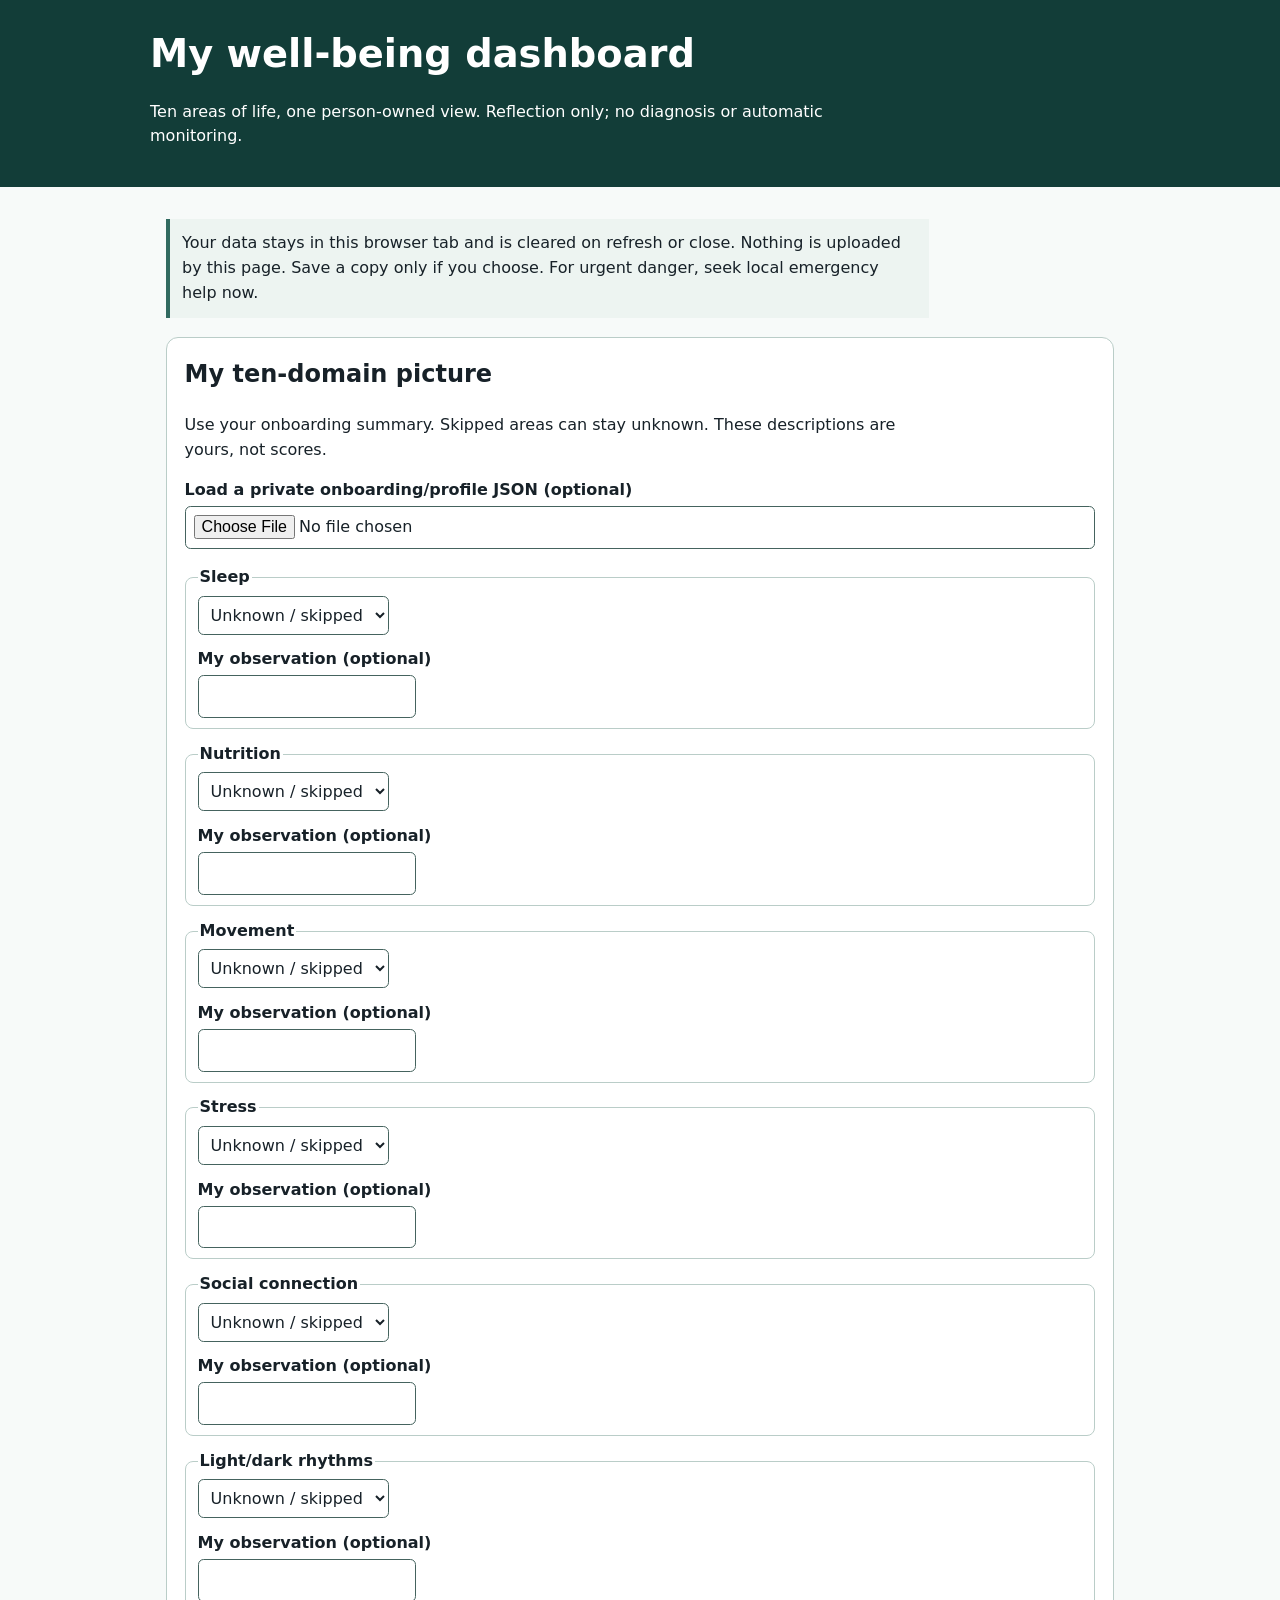
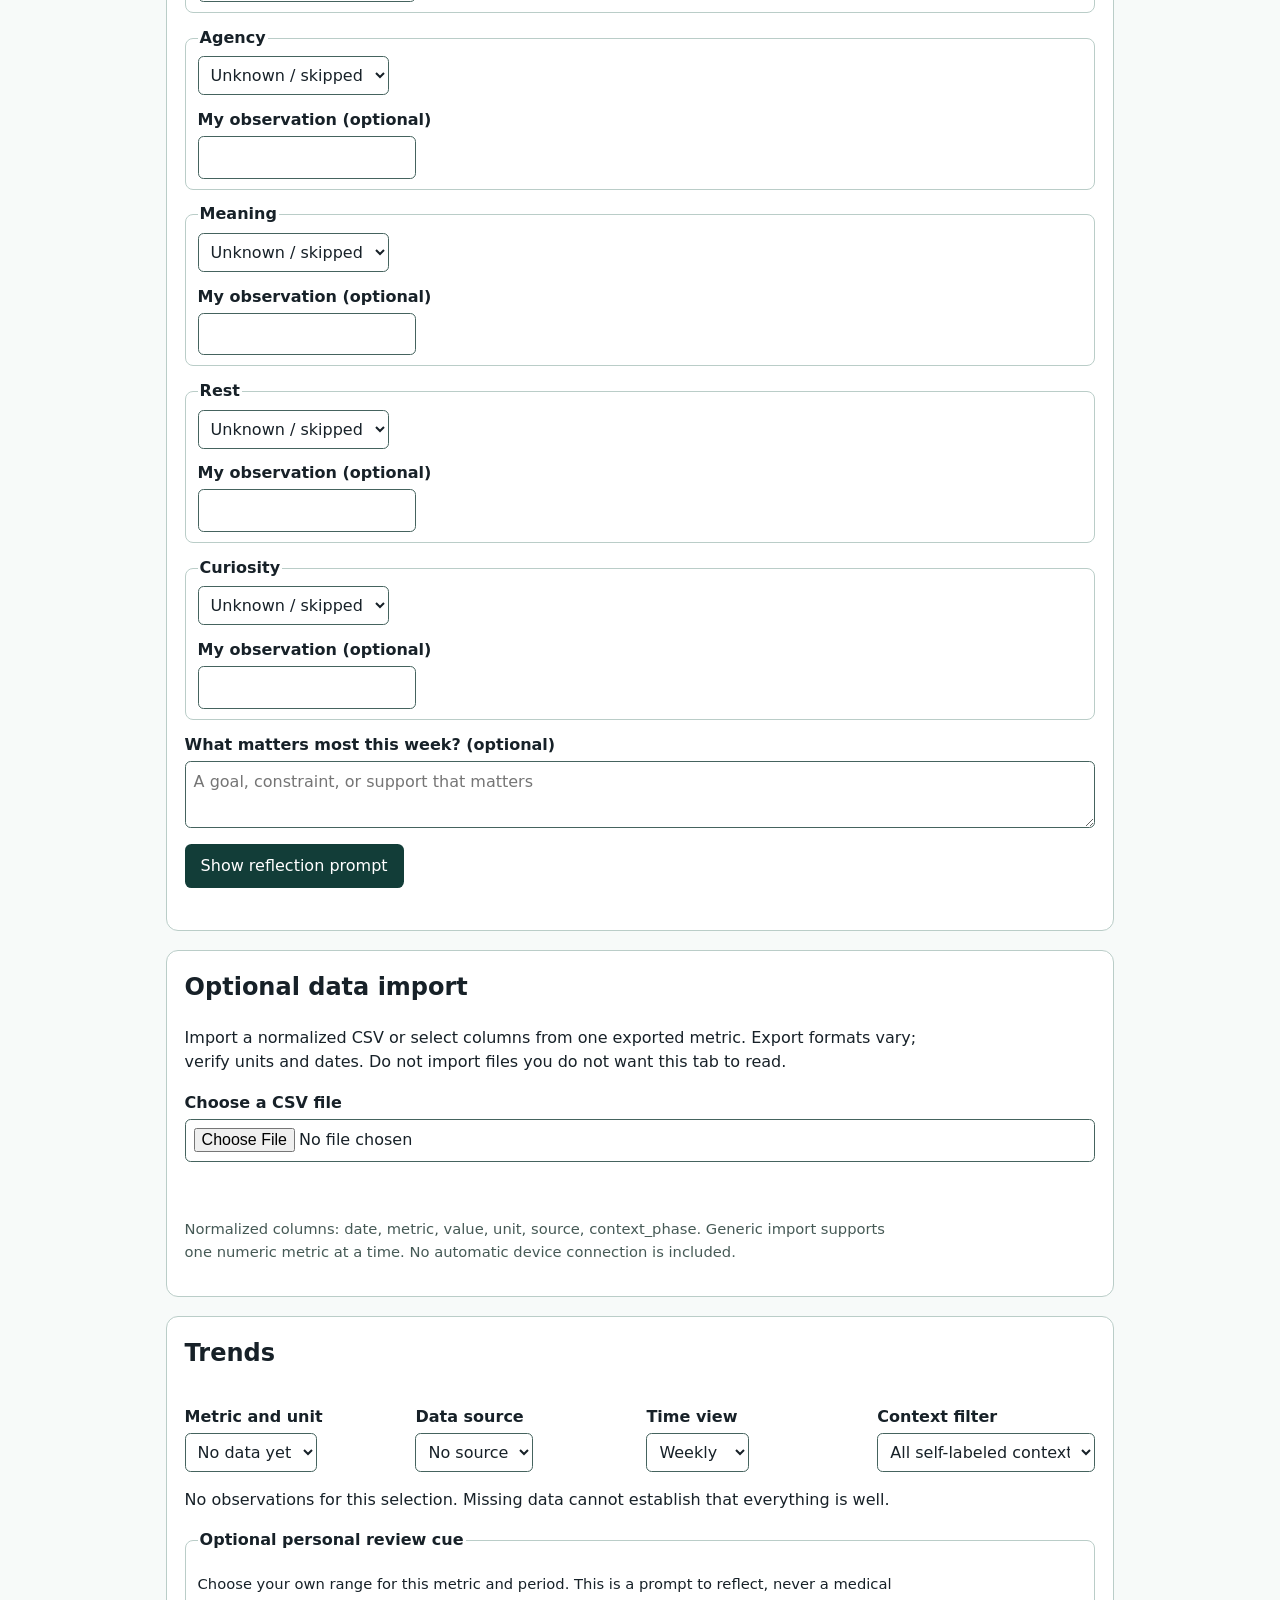
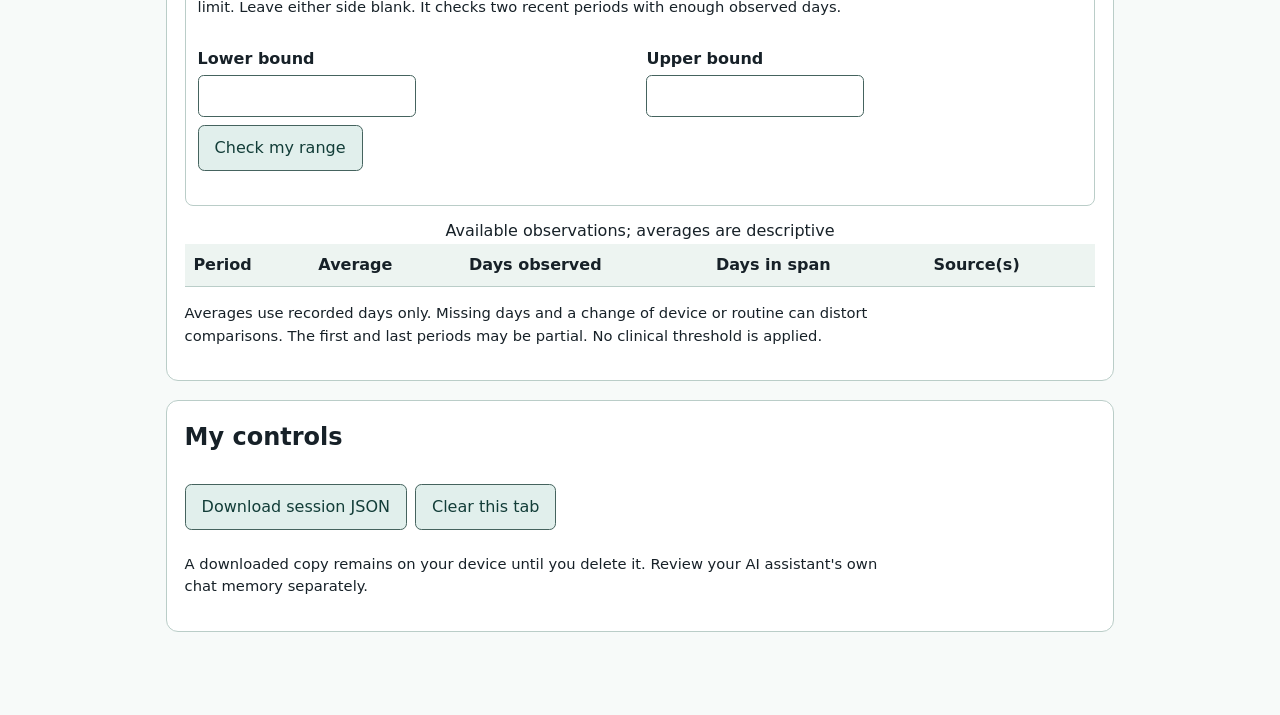
==== dashboard/index.html @ f636c731 "Add coaching playbook and private dashboard starter" ====
<!doctype html>
<html lang="en">
<head>
<meta charset="utf-8"><meta name="viewport" content="width=device-width,initial-scale=1">
<title>SapiensOS · My well-being dashboard</title>
<style>
:root{font-family:system-ui,-apple-system,sans-serif;color:#172128;background:#f7faf9}*{box-sizing:border-box}body{margin:0;line-height:1.55}main{max-width:980px;margin:auto;padding:1rem 1rem 4rem}header{background:#123d38;color:#fff;padding:1.4rem}header>div{max-width:980px;margin:auto}h1{font-size:clamp(1.7rem,4vw,2.4rem);margin:.1rem 0}h2{margin-top:0}section{background:white;border:1px solid #bacdc8;border-radius:.75rem;padding:1.1rem;margin:1.2rem 0}p{max-width:75ch}label{display:block;font-weight:650;margin:.8rem 0 .2rem}input,select,textarea,button{font:inherit;max-width:100%}input,select,textarea{border:1px solid #45635e;border-radius:.35rem;padding:.5rem;background:#fff;color:#172128}input[type=file]{width:100%}textarea{width:100%;min-height:3.8rem}button{background:#123d38;color:#fff;border:0;border-radius:.4rem;padding:.6rem 1rem;margin:.5rem .5rem .5rem 0;cursor:pointer}button.secondary{background:#e1efec;color:#123d38;border:1px solid #45635e}:focus-visible{outline:3px solid #d26719;outline-offset:3px}.grid{display:grid;grid-template-columns:repeat(auto-fit,minmax(210px,1fr));gap:.8rem}.muted{color:#465a56}.notice{padding:.75rem;background:#edf4f1;border-left:4px solid #316a60}.warn{padding:.75rem;background:#fff2e5;border-left:4px solid #ab5200}table{border-collapse:collapse;width:100%}th,td{text-align:left;border-bottom:1px solid #bacdc8;padding:.55rem;vertical-align:top}th{background:#edf4f1}.scroll{overflow-x:auto}.small{font-size:.92rem}fieldset{border:1px solid #bacdc8;border-radius:.5rem;margin:.8rem 0}legend{font-weight:700}.hidden{display:none}#status{min-height:1.5rem}@media(prefers-reduced-motion:reduce){*{scroll-behavior:auto!important}}
</style>
</head>
<body>
<header><div><h1>My well-being dashboard</h1><p>Ten areas of life, one person-owned view. Reflection only; no diagnosis or automatic monitoring.</p></div></header>
<main>
<p class="notice">Your data stays in this browser tab and is cleared on refresh or close. Nothing is uploaded by this page. Save a copy only if you choose. For urgent danger, seek local emergency help now.</p>
<section aria-labelledby="domains-title"><h2 id="domains-title">My ten-domain picture</h2><p>Use your onboarding summary. Skipped areas can stay unknown. These descriptions are yours, not scores.</p><label for="profile">Load a private onboarding/profile JSON (optional)</label><input id="profile" type="file" accept=".json,application/json"><p id="profile-status" role="status" aria-live="polite"></p><div id="domains"></div><label for="note">What matters most this week? (optional)</label><textarea id="note" placeholder="A goal, constraint, or support that matters"></textarea><button id="reflect">Show reflection prompt</button><p id="reflection" aria-live="polite"></p></section>
<section aria-labelledby="data-title"><h2 id="data-title">Optional data import</h2><p>Import a normalized CSV or select columns from one exported metric. Export formats vary; verify units and dates. Do not import files you do not want this tab to read.</p><label for="file">Choose a CSV file</label><input id="file" type="file" accept=".csv,text/csv"><p id="status" role="status" aria-live="polite"></p><div id="mapping" class="hidden"><div class="grid"><div><label for="date-col">Date column</label><select id="date-col"></select></div><div><label for="value-col">Numeric value column</label><select id="value-col"></select></div><div><label for="metric-name">Metric name</label><input id="metric-name" value="my_metric"></div><div><label for="unit">Unit</label><input id="unit" placeholder="e.g. hours, steps, bpm"></div><div><label for="source">Source</label><input id="source" placeholder="e.g. Oura Trends"></div><div><label for="phase-col">Optional self-labeled context column</label><select id="phase-col"></select></div></div><button id="add-mapped">Add selected metric</button></div><p class="small muted">Normalized columns: date, metric, value, unit, source, context_phase. Generic import supports one numeric metric at a time. No automatic device connection is included.</p></section>
<section aria-labelledby="trend-title"><h2 id="trend-title">Trends</h2><div class="grid"><div><label for="metric">Metric and unit</label><select id="metric"></select></div><div><label for="trend-source">Data source</label><select id="trend-source"></select></div><div><label for="period">Time view</label><select id="period"><option value="week">Weekly</option><option value="month">Monthly</option></select></div><div><label for="phase">Context filter</label><select id="phase"><option value="all">All self-labeled contexts</option></select></div></div><p id="summary" aria-live="polite">Import a file to see trends.</p><fieldset><legend>Optional personal review cue</legend><p class="small">Choose your own range for this metric and period. This is a prompt to reflect, never a medical limit. Leave either side blank. It checks two recent periods with enough observed days.</p><div class="grid"><div><label for="lower">Lower bound</label><input id="lower" type="number" step="any"></div><div><label for="upper">Upper bound</label><input id="upper" type="number" step="any"></div></div><button id="review-cue" class="secondary">Check my range</button><p id="cue-result" aria-live="polite"></p></fieldset><div class="scroll"><table><caption>Available observations; averages are descriptive</caption><thead><tr><th scope="col">Period</th><th scope="col">Average</th><th scope="col">Days observed</th><th scope="col">Days in span</th><th scope="col">Source(s)</th></tr></thead><tbody id="trend-rows"></tbody></table></div><p class="small">Averages use recorded days only. Missing days and a change of device or routine can distort comparisons. The first and last periods may be partial. No clinical threshold is applied.</p></section>
<section aria-labelledby="control-title"><h2 id="control-title">My controls</h2><button id="download" class="secondary">Download session JSON</button><button id="clear" class="secondary">Clear this tab</button><p class="small">A downloaded copy remains on your device until you delete it. Review your AI assistant's own chat memory separately.</p></section>
</main>
<script>
'use strict';
const domains=['Sleep','Nutrition','Movement','Stress','Social connection','Light/dark rhythms','Agency','Meaning','Rest','Curiosity'];
const state={rows:[],raw:null,headers:[],domains:{}};
const $=id=>document.getElementById(id);
const text=(id,s)=>$(id).textContent=s;
const escapeCSV=s=>String(s??'').trim();
function parseCSV(src){let rows=[],row=[],field='',quoted=false;for(let i=0;i<src.length;i++){let c=src[i];if(c==='"'){if(quoted&&src[i+1]==='"'){field+='"';i++}else quoted=!quoted}else if(c===','&&!quoted){row.push(field);field=''}else if((c==='\n'||c==='\r')&&!quoted){if(c==='\r'&&src[i+1]==='\n')i++;row.push(field);if(row.some(x=>x!==''))rows.push(row);row=[];field=''}else field+=c}if(quoted)throw Error('Unclosed quoted field');row.push(field);if(row.some(x=>x!==''))rows.push(row);if(!rows.length)throw Error('No CSV rows found');return rows}
function dateOnly(s){const x=String(s??'').trim().slice(0,10);if(!/^\d{4}-\d{2}-\d{2}$/.test(x))return null;const d=new Date(x+'T12:00:00Z');return !isNaN(d)&&d.toISOString().slice(0,10)===x?x:null}
function addRows(records){let valid=0,invalid=0;const keys=new Map(state.rows.map((r,i)=>[`${r.date}|${r.metric}|${r.unit}|${r.source}`,i]));for(const r of records){let date=dateOnly(r.date),value=Number(r.value),metric=escapeCSV(r.metric),unit=escapeCSV(r.unit),source=escapeCSV(r.source)||'unspecified';if(!date||!Number.isFinite(value)||!metric||!unit){invalid++;continue}let item={date,metric,value,unit,source,context_phase:escapeCSV(r.context_phase)||'unknown'};let key=`${date}|${metric}|${unit}|${source}`;if(keys.has(key))state.rows[keys.get(key)]=item;else{keys.set(key,state.rows.length);state.rows.push(item)}valid++}return{valid,invalid}}
function renderDomains(){let box=$('domains');box.replaceChildren();for(const name of domains){let field=document.createElement('fieldset'),legend=document.createElement('legend'),select=document.createElement('select'),label=document.createElement('label'),input=document.createElement('input');legend.textContent=name;select.id='d-'+domains.indexOf(name);for(const [value,labelText] of [['unknown','Unknown / skipped'],['supportive','Working well'],['mixed','Mixed'],['difficult','Difficult right now']]){let opt=new Option(labelText,value);select.add(opt)}select.value=state.domains[name]?.status||'unknown';select.addEventListener('change',()=>{state.domains[name]={status:select.value,note:input.value}});label.textContent='My observation (optional)';label.htmlFor='n-'+domains.indexOf(name);input.id=label.htmlFor;input.value=state.domains[name]?.note||'';input.addEventListener('input',()=>{state.domains[name]={status:select.value,note:input.value}});field.append(legend,select,label,input);box.append(field)}}
function reflect(){let difficult=domains.filter(x=>state.domains[x]?.status==='difficult'),mixed=domains.filter(x=>state.domains[x]?.status==='mixed');let message=difficult.length?`You marked ${difficult.join(', ')} as difficult. What changed, for how long, and what support or reduction in demands could help?`:mixed.length?`You marked ${mixed.join(', ')} as mixed. Which one matters to you most?`:'What is going well, and what would you like to understand next?';text('reflection',message+' This is a prompt for your interpretation, not a health assessment.')}
function options(sel,values){let previous=sel.value;sel.replaceChildren();for(const [v,label] of values)sel.add(new Option(label,v));if(values.some(x=>x[0]===previous))sel.value=previous}
function renderMetrics(){let combos=[...new Set(state.rows.map(r=>r.metric+'|'+r.unit))].sort();options($('metric'),combos.length?combos.map(x=>[x,x.replace('|',' · ')]):[['','No data yet']]);let phases=[...new Set(state.rows.map(r=>r.context_phase))].filter(x=>x!=='unknown').sort();options($('phase'),[['all','All self-labeled contexts'],...phases.map(x=>[x,x])]);renderSources()}
function renderSources(){let chosen=$('metric').value;let sources=[...new Set(state.rows.filter(r=>r.metric+'|'+r.unit===chosen).map(r=>r.source))].sort();options($('trend-source'),sources.length?sources.map(x=>[x,x]):[['','No source']]);renderTrends()}
function periodKey(date,mode){if(mode==='month')return date.slice(0,7);let d=new Date(date+'T12:00:00Z'),day=(d.getUTCDay()+6)%7;d.setUTCDate(d.getUTCDate()-day);return d.toISOString().slice(0,10)}
function renderTrends(){const chosen=$('metric').value,source=$('trend-source').value,phase=$('phase').value,mode=$('period').value,body=$('trend-rows');body.replaceChildren();let rows=state.rows.filter(r=>r.metric+'|'+r.unit===chosen&&r.source===source&&(phase==='all'||r.context_phase===phase));if(!rows.length){text('summary','No observations for this selection. Missing data cannot establish that everything is well.');return}let groups=new Map();for(const r of rows){let key=periodKey(r.date,mode);if(!groups.has(key))groups.set(key,[]);groups.get(key).push(r)}let sorted=[...groups].sort((a,b)=>a[0].localeCompare(b[0]));for(const [key,items] of sorted){let unique=new Map(items.map(x=>[x.date+'|'+x.source,x]));let values=[...unique.values()],days=new Set(values.map(x=>x.date)),avg=values.reduce((n,x)=>n+x.value,0)/values.length;let span=mode==='month'?new Date(Number(key.slice(0,4)),Number(key.slice(5,7)),0).getDate():7;let tr=document.createElement('tr');for(const value of [key,`${Number(avg.toFixed(2))} ${items[0].unit}`,String(days.size),String(span),[...new Set(items.map(x=>x.source))].join(', ')]){let td=document.createElement('td');td.textContent=value;tr.append(td)}body.append(tr)}let last=sorted.at(-1);let sources=[...new Set(rows.map(x=>x.source))];text('summary',`${rows.length} observations across ${sorted.length} ${mode==='week'?'weeks':'months'}. Latest period begins ${last[0]}. Source${sources.length===1?'':'s'}: ${sources.join(', ')}. Review your context before interpreting a change.`)}
$('profile').addEventListener('change',async e=>{let file=e.target.files[0];if(!file)return;if(file.size>500000){text('profile-status','Profile exceeds 500 KB.');return}try{let data=JSON.parse(await file.text()),incoming=data.domains||{};for(const name of domains){let d=incoming[name];if(d&&['unknown','supportive','mixed','difficult'].includes(d.status))state.domains[name]={status:d.status,note:String(d.note||'').slice(0,1000)}}$('note').value=String(data.note||'').slice(0,2000);renderDomains();text('profile-status','Loaded the ten-domain profile in this tab only. Review and correct every field.')}catch(err){text('profile-status','Could not read profile JSON: '+err.message)}});
$('file').addEventListener('change',async e=>{let file=e.target.files[0];if(!file)return;if(file.size>20_000_000){text('status','File exceeds 20 MB; select a smaller export.');return}try{let grid=parseCSV(await file.text());state.headers=grid.shift().map(x=>x.trim().replace(/^\uFEFF/,''));state.raw=grid;let h=state.headers;if(h.every(x=>['date','metric','value','unit','source','context_phase'].includes(x))&&['date','metric','value','unit'].every(x=>h.includes(x))){let result=addRows(grid.map(row=>Object.fromEntries(h.map((name,i)=>[name,row[i]]))));text('status',`Imported ${result.valid} valid rows; skipped ${result.invalid}. Kept in this tab only.`);$('mapping').classList.add('hidden');renderMetrics()}else{for(const id of ['date-col','value-col','phase-col'])options($(id),[...(id==='phase-col'?[['','None']]:[]),...h.map((x,i)=>[String(i),x||`Column ${i+1}`])]);let dateIndex=h.findIndex(x=>/date|day/i.test(x));if(dateIndex>=0)$('date-col').value=String(dateIndex);$('mapping').classList.remove('hidden');text('status',`Read ${grid.length} rows. Choose a date and one numeric metric, then add it.`)}}catch(err){text('status','Could not parse CSV: '+err.message)}});
$('add-mapped').addEventListener('click',()=>{if(!state.raw)return;let di=Number($('date-col').value),vi=Number($('value-col').value),pi=$('phase-col').value,metric=$('metric-name').value.trim(),unit=$('unit').value.trim(),source=$('source').value.trim();if(!metric||!unit||!source||di===vi){text('status','Enter metric, unit, source and distinct date/value columns.');return}let result=addRows(state.raw.map(row=>({date:row[di],value:row[vi],metric,unit,source,context_phase:pi===''?'':row[Number(pi)]})));text('status',`Added ${result.valid} valid rows; skipped ${result.invalid}. Verify the unit and date mapping.`);renderMetrics()});
$('metric').addEventListener('change',renderSources);for(const id of ['trend-source','period','phase'])$(id).addEventListener('change',renderTrends);
$('reflect').addEventListener('click',reflect);
$('review-cue').addEventListener('click',()=>{let low=$('lower').value,high=$('upper').value;if(low===''&&high===''){text('cue-result','Choose at least one bound, or leave this feature off.');return}if(low!==''&&high!==''&&Number(low)>Number(high)){text('cue-result','Lower bound must not exceed upper bound.');return}let chosen=$('metric').value,source=$('trend-source').value,phase=$('phase').value,mode=$('period').value,groups=new Map();for(const r of state.rows.filter(r=>r.metric+'|'+r.unit===chosen&&r.source===source&&(phase==='all'||r.context_phase===phase))){let key=periodKey(r.date,mode);if(!groups.has(key))groups.set(key,new Map());groups.get(key).set(r.date+'|'+r.source,r)}let adequate=[...groups].sort((a,b)=>a[0].localeCompare(b[0])).map(([key,map])=>({key,rows:[...map.values()]})).filter(x=>new Set(x.rows.map(r=>r.date)).size>=(mode==='week'?3:10));if(adequate.length<2){text('cue-result','Not enough observed days in two periods for this optional review cue. Missing data is not reassurance.');return}let recent=adequate.slice(-2),outside=recent.map(g=>{let avg=g.rows.reduce((sum,r)=>sum+r.value,0)/g.rows.length;return(low!==''&&avg<Number(low))||(high!==''&&avg>Number(high))});text('cue-result',outside.every(Boolean)?`Both recent sufficiently observed periods (${recent.map(x=>x.key).join(' and ')}) fall outside your chosen range. Review context and what matters to you; this is not a diagnosis or urgent alert.`:'Your chosen range was not exceeded in both recent sufficiently observed periods. This does not establish health or safety.')});
$('clear').addEventListener('click',()=>{state.rows=[];state.raw=null;state.headers=[];state.domains={};$('file').value='';$('profile').value='';$('note').value='';text('profile-status','');$('mapping').classList.add('hidden');text('status','Cleared this tab.');text('reflection','');renderDomains();renderMetrics()});
$('download').addEventListener('click',()=>{let payload={schema:'sapiens-os-session-v1',exported_at:new Date().toISOString(),domains:state.domains,note:$('note').value,observations:state.rows};let blob=new Blob([JSON.stringify(payload,null,2)],{type:'application/json'}),url=URL.createObjectURL(blob),a=document.createElement('a');a.href=url;a.download='sapiens-os-private-session.json';a.click();setTimeout(()=>URL.revokeObjectURL(url),1000)});
renderDomains();renderMetrics();
</script>
</body></html>
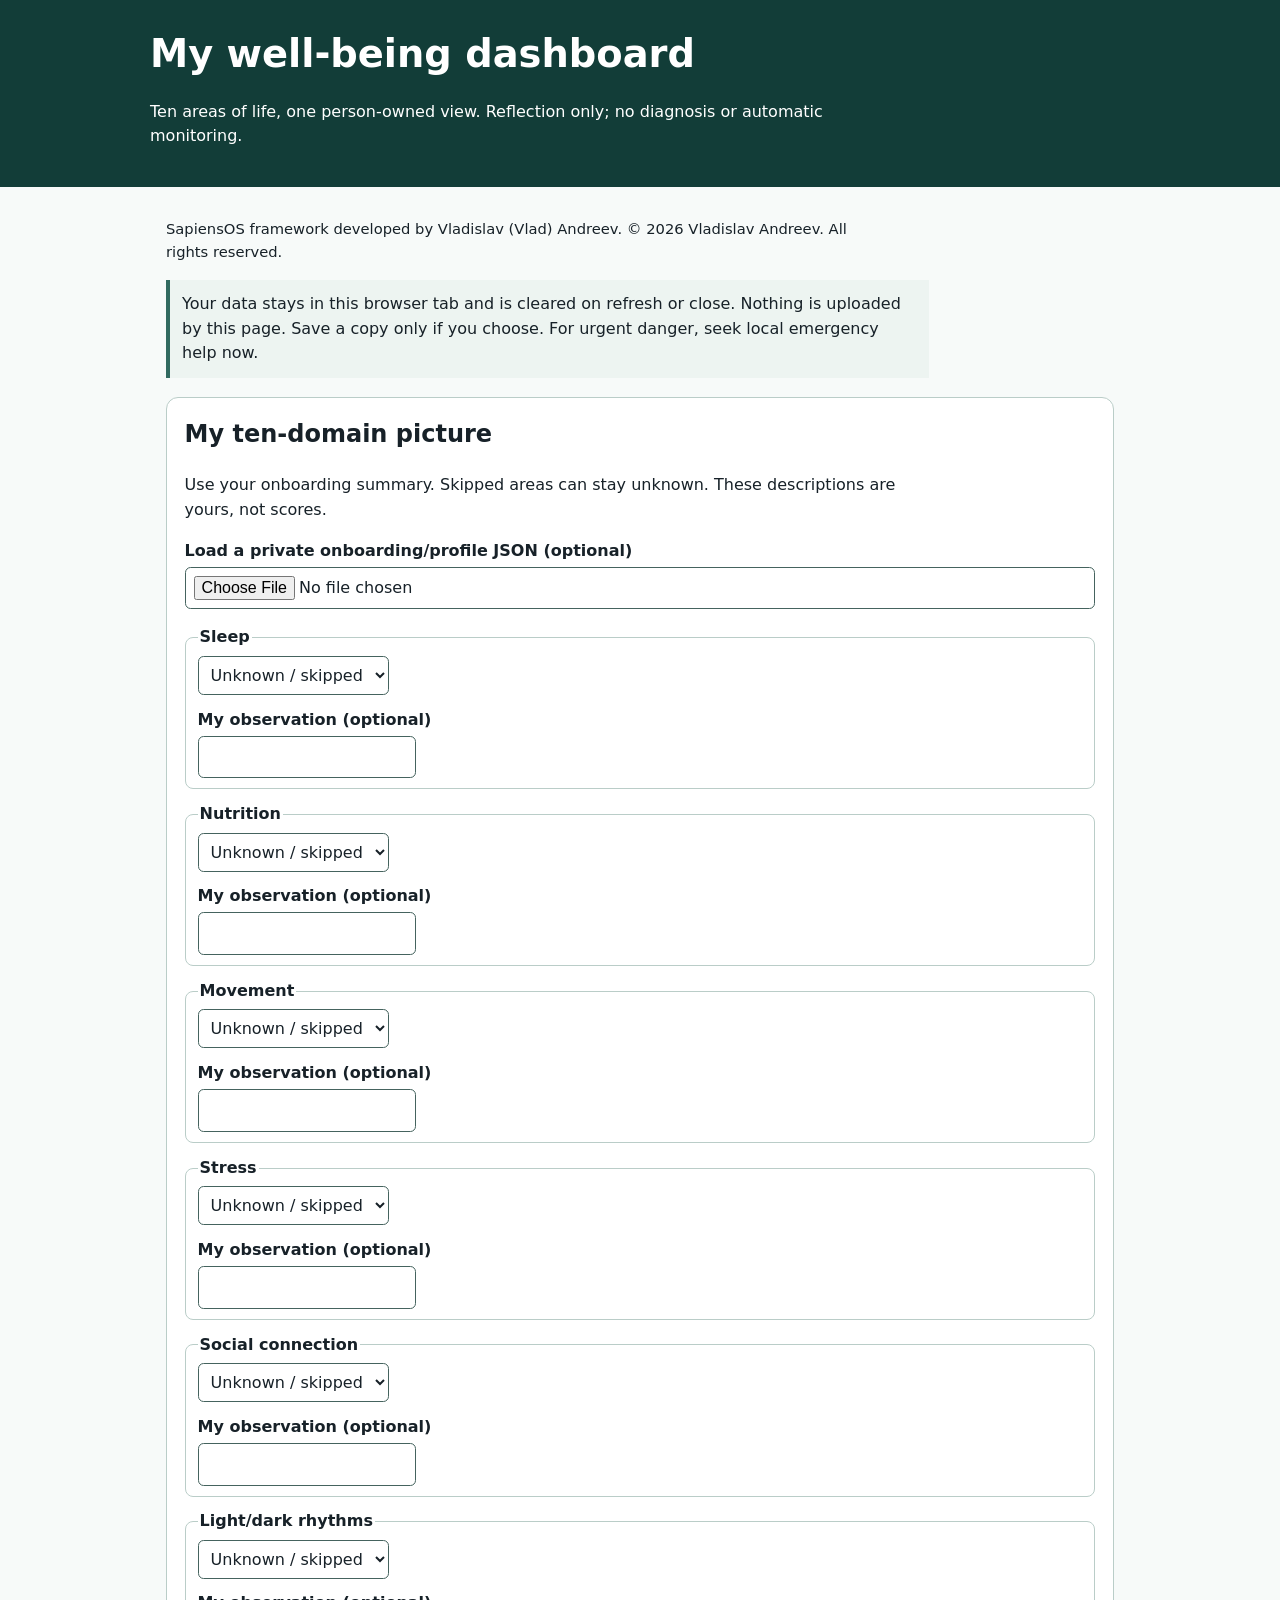
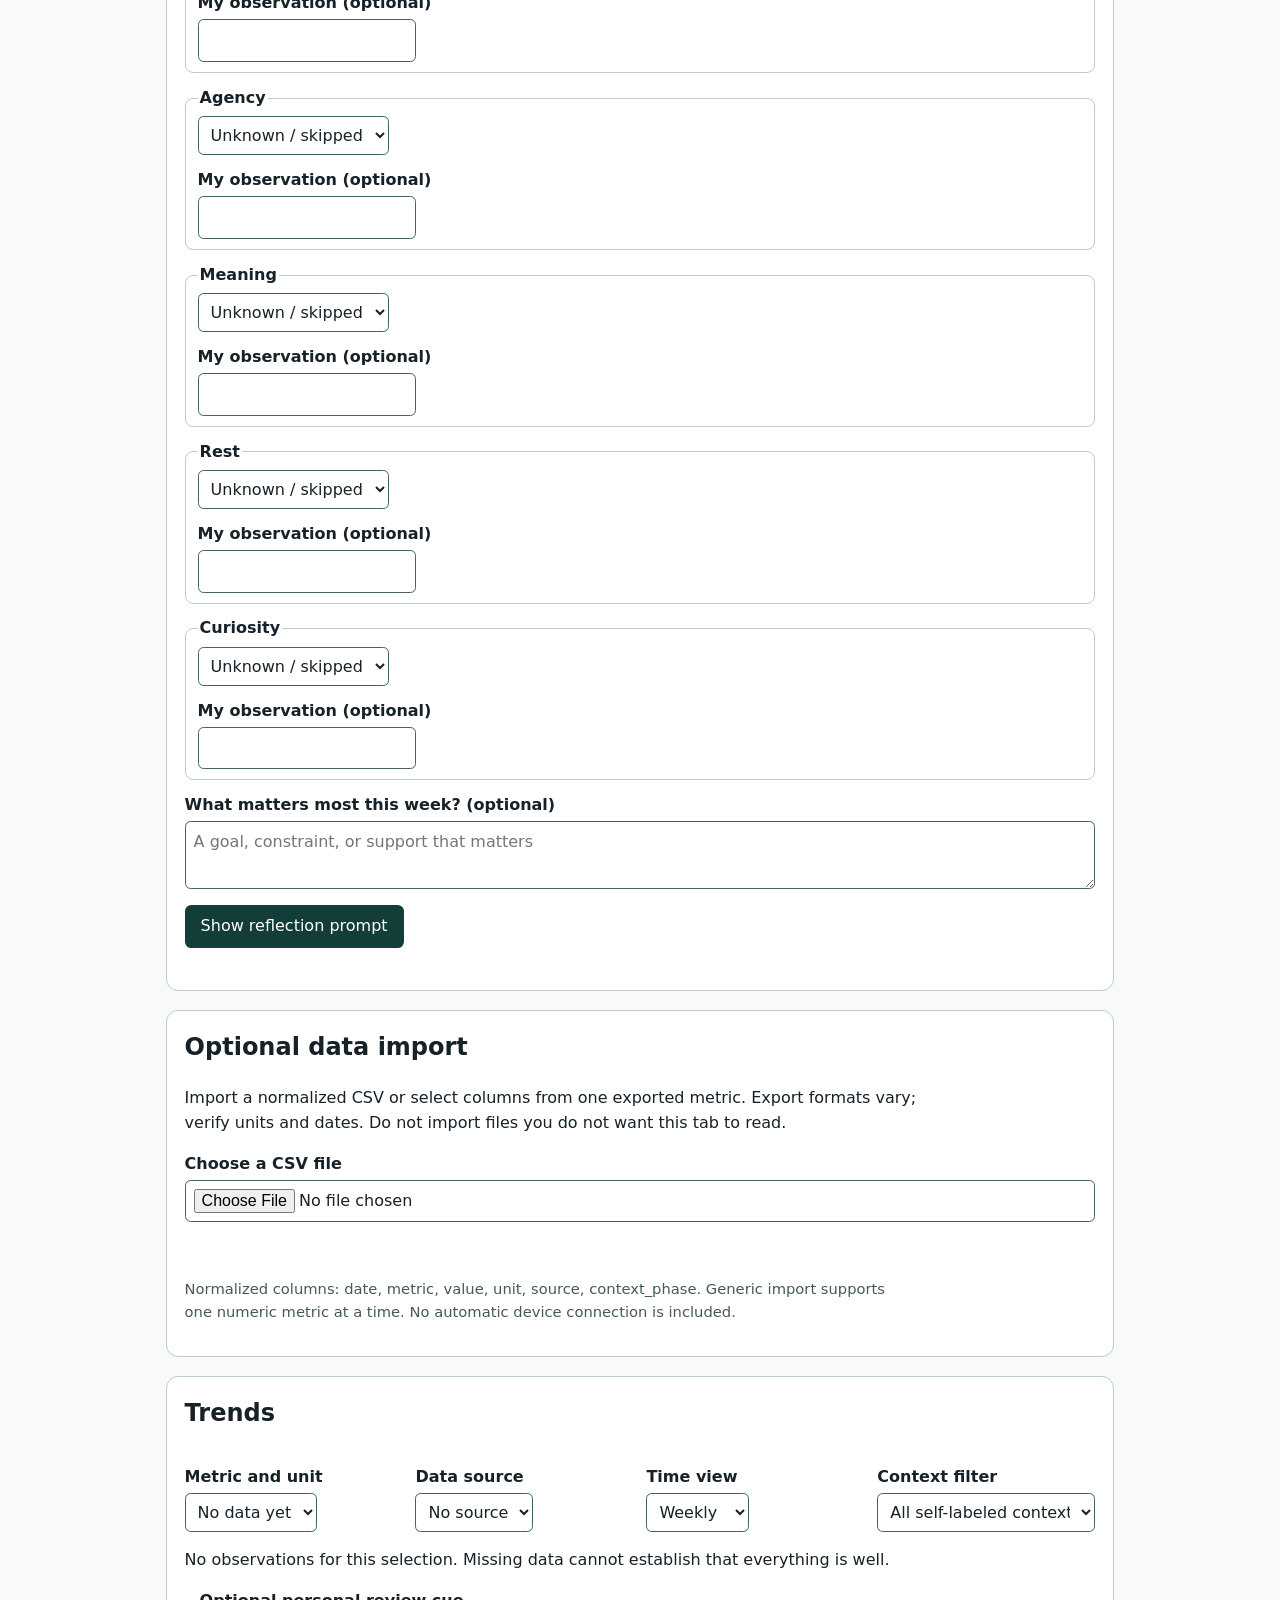
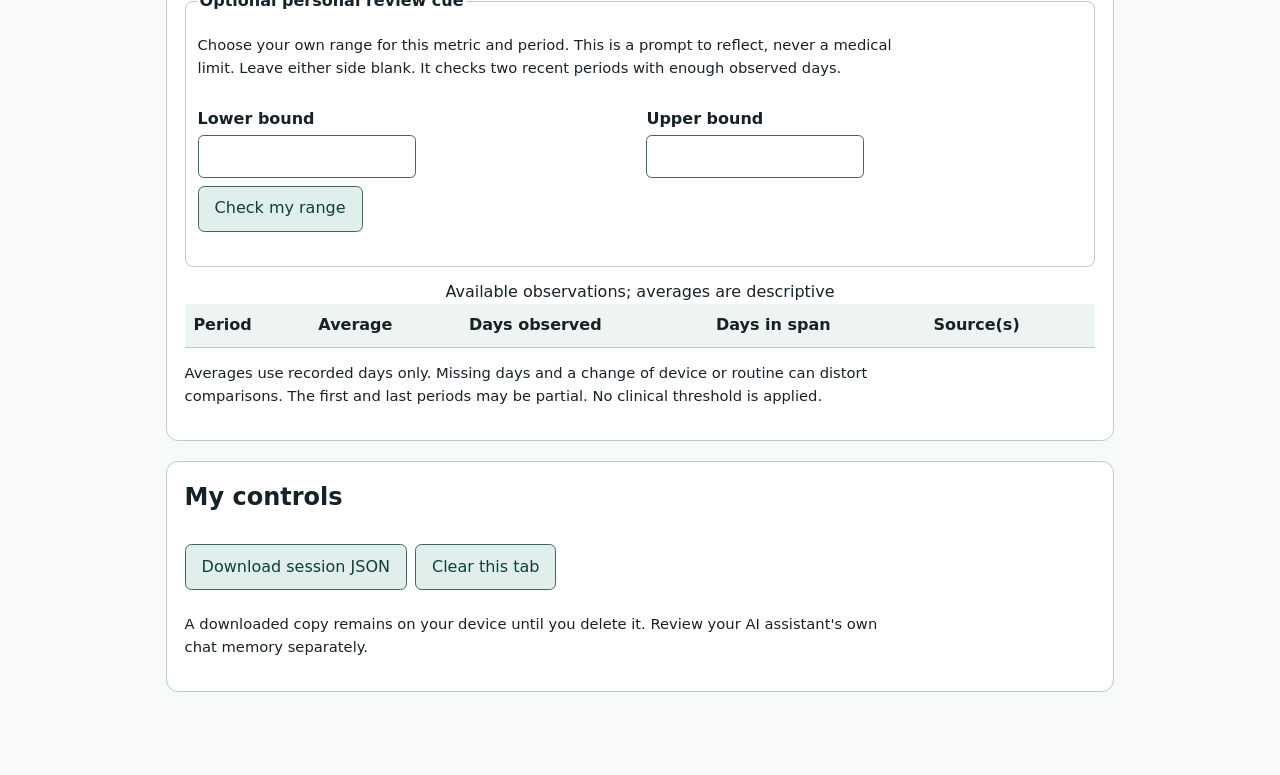
==== commit a3195c4d: "Attribute SapiensOS to Vladislav Andreev and reserve rights" ====
--- a/dashboard/index.html
+++ b/dashboard/index.html
@@ -10,6 +10,7 @@
 <body>
 <header><div><h1>My well-being dashboard</h1><p>Ten areas of life, one person-owned view. Reflection only; no diagnosis or automatic monitoring.</p></div></header>
 <main>
+<p class="small">SapiensOS framework developed by Vladislav (Vlad) Andreev. © 2026 Vladislav Andreev. All rights reserved.</p>
 <p class="notice">Your data stays in this browser tab and is cleared on refresh or close. Nothing is uploaded by this page. Save a copy only if you choose. For urgent danger, seek local emergency help now.</p>
 <section aria-labelledby="domains-title"><h2 id="domains-title">My ten-domain picture</h2><p>Use your onboarding summary. Skipped areas can stay unknown. These descriptions are yours, not scores.</p><label for="profile">Load a private onboarding/profile JSON (optional)</label><input id="profile" type="file" accept=".json,application/json"><p id="profile-status" role="status" aria-live="polite"></p><div id="domains"></div><label for="note">What matters most this week? (optional)</label><textarea id="note" placeholder="A goal, constraint, or support that matters"></textarea><button id="reflect">Show reflection prompt</button><p id="reflection" aria-live="polite"></p></section>
 <section aria-labelledby="data-title"><h2 id="data-title">Optional data import</h2><p>Import a normalized CSV or select columns from one exported metric. Export formats vary; verify units and dates. Do not import files you do not want this tab to read.</p><label for="file">Choose a CSV file</label><input id="file" type="file" accept=".csv,text/csv"><p id="status" role="status" aria-live="polite"></p><div id="mapping" class="hidden"><div class="grid"><div><label for="date-col">Date column</label><select id="date-col"></select></div><div><label for="value-col">Numeric value column</label><select id="value-col"></select></div><div><label for="metric-name">Metric name</label><input id="metric-name" value="my_metric"></div><div><label for="unit">Unit</label><input id="unit" placeholder="e.g. hours, steps, bpm"></div><div><label for="source">Source</label><input id="source" placeholder="e.g. Oura Trends"></div><div><label for="phase-col">Optional self-labeled context column</label><select id="phase-col"></select></div></div><button id="add-mapped">Add selected metric</button></div><p class="small muted">Normalized columns: date, metric, value, unit, source, context_phase. Generic import supports one numeric metric at a time. No automatic device connection is included.</p></section>
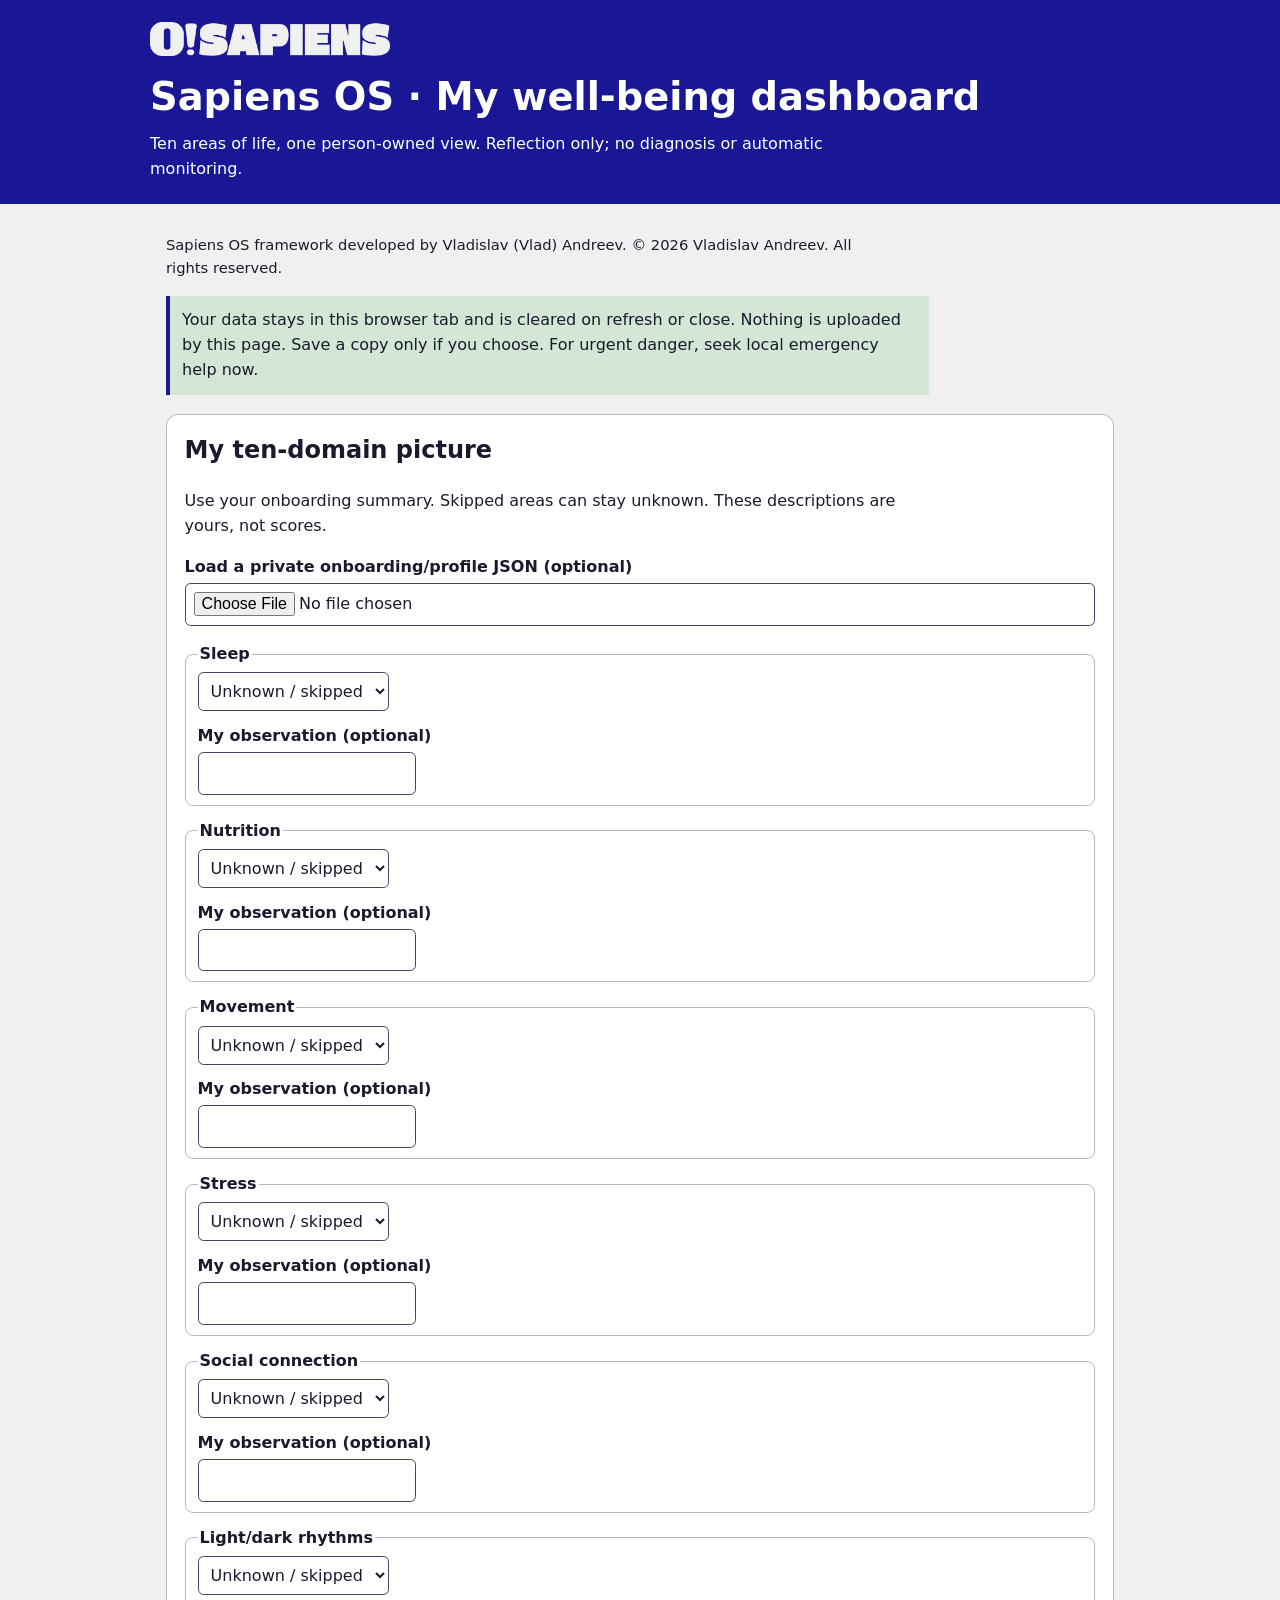
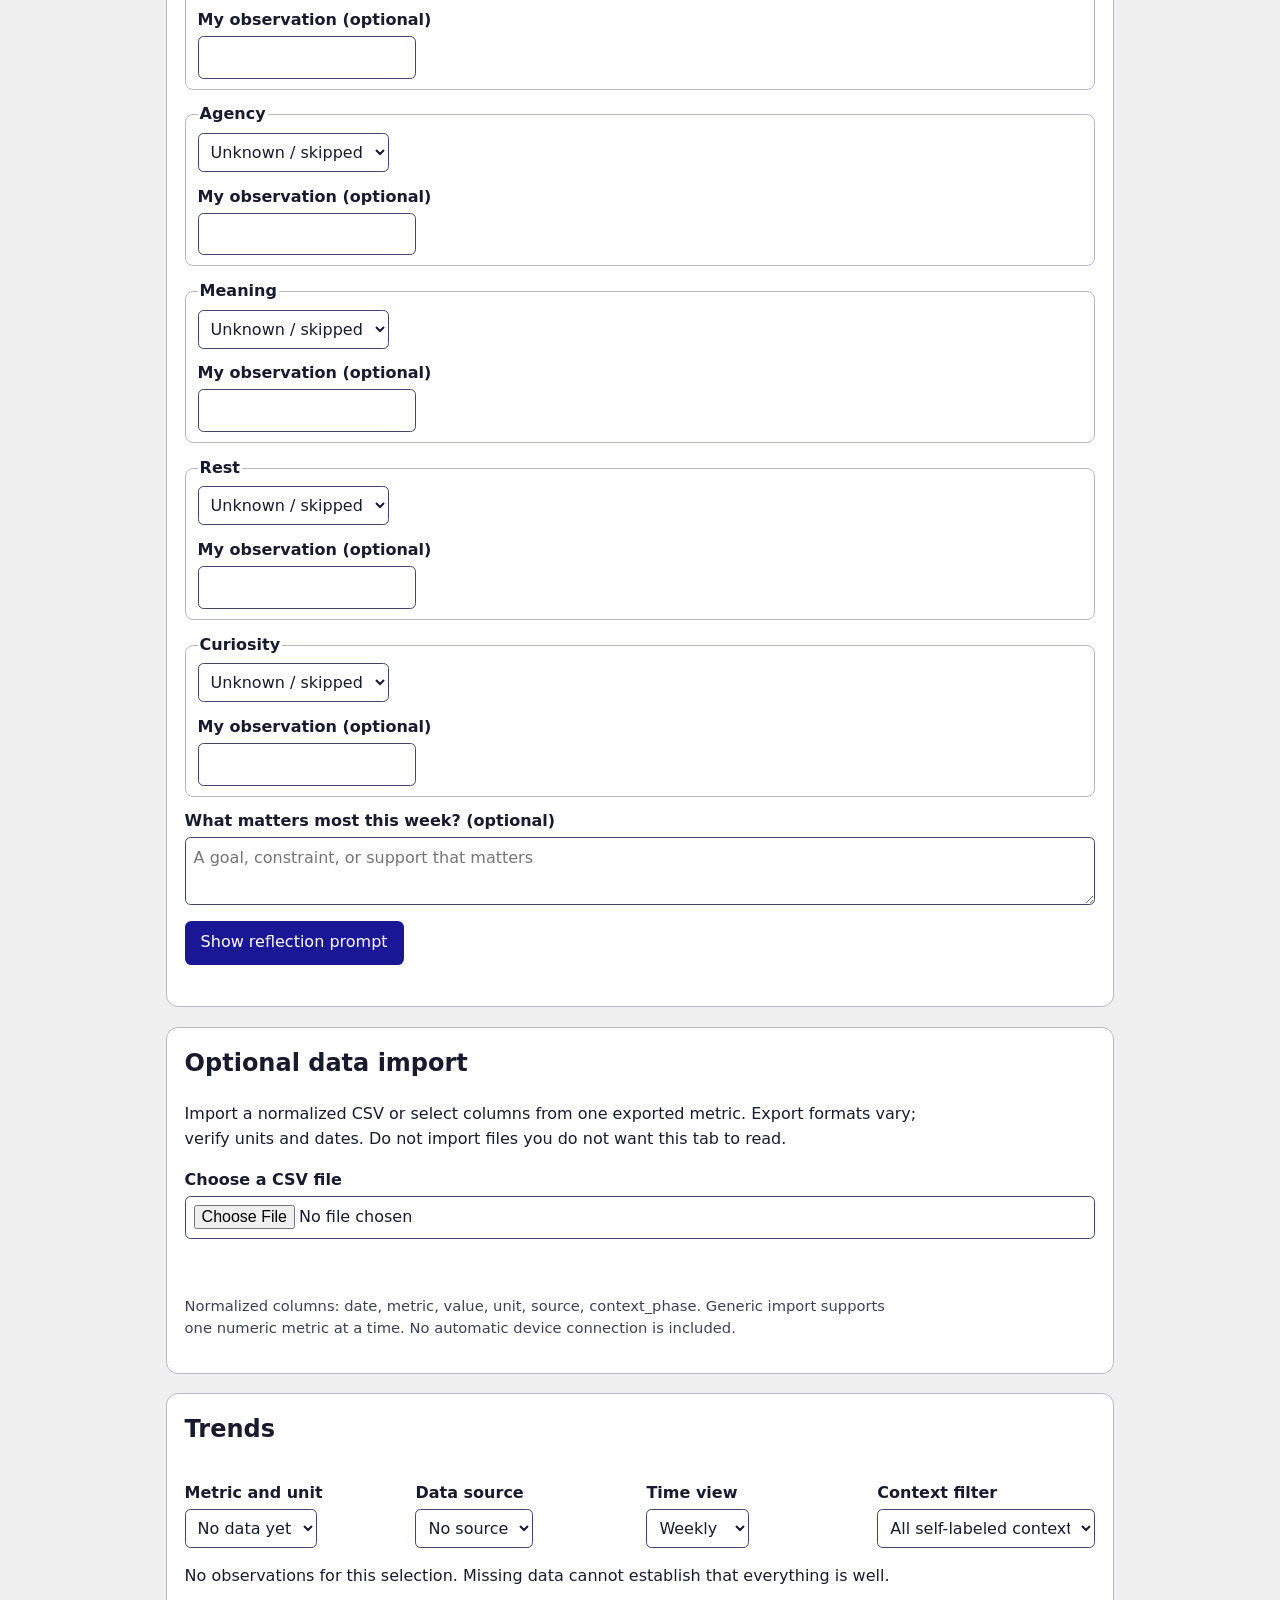
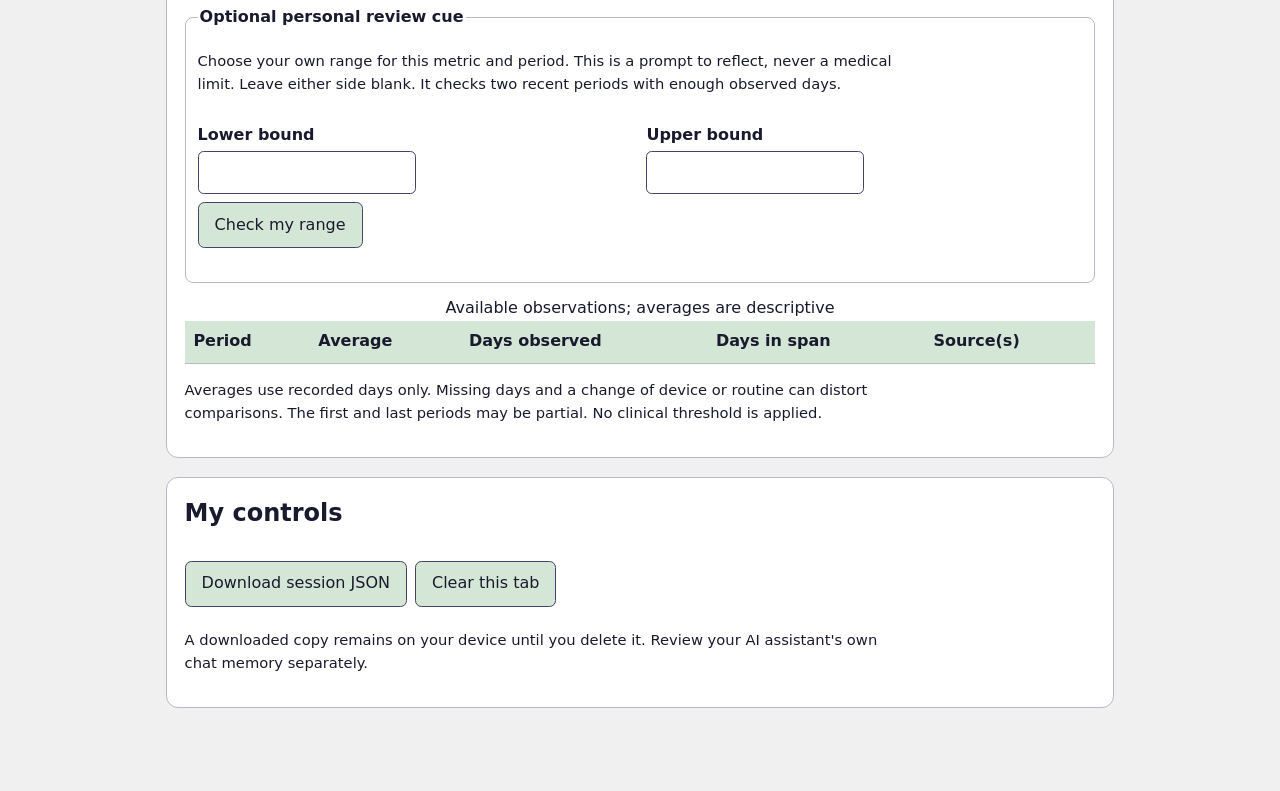
==== commit 7be2ea5d: "Apply O!Sapiens visual identity and Sapiens OS naming" ====
--- a/dashboard/index.html
+++ b/dashboard/index.html
@@ -2,15 +2,16 @@
 <html lang="en">
 <head>
 <meta charset="utf-8"><meta name="viewport" content="width=device-width,initial-scale=1">
-<title>SapiensOS · My well-being dashboard</title>
+<title>Sapiens OS · My well-being dashboard</title>
 <style>
-:root{font-family:system-ui,-apple-system,sans-serif;color:#172128;background:#f7faf9}*{box-sizing:border-box}body{margin:0;line-height:1.55}main{max-width:980px;margin:auto;padding:1rem 1rem 4rem}header{background:#123d38;color:#fff;padding:1.4rem}header>div{max-width:980px;margin:auto}h1{font-size:clamp(1.7rem,4vw,2.4rem);margin:.1rem 0}h2{margin-top:0}section{background:white;border:1px solid #bacdc8;border-radius:.75rem;padding:1.1rem;margin:1.2rem 0}p{max-width:75ch}label{display:block;font-weight:650;margin:.8rem 0 .2rem}input,select,textarea,button{font:inherit;max-width:100%}input,select,textarea{border:1px solid #45635e;border-radius:.35rem;padding:.5rem;background:#fff;color:#172128}input[type=file]{width:100%}textarea{width:100%;min-height:3.8rem}button{background:#123d38;color:#fff;border:0;border-radius:.4rem;padding:.6rem 1rem;margin:.5rem .5rem .5rem 0;cursor:pointer}button.secondary{background:#e1efec;color:#123d38;border:1px solid #45635e}:focus-visible{outline:3px solid #d26719;outline-offset:3px}.grid{display:grid;grid-template-columns:repeat(auto-fit,minmax(210px,1fr));gap:.8rem}.muted{color:#465a56}.notice{padding:.75rem;background:#edf4f1;border-left:4px solid #316a60}.warn{padding:.75rem;background:#fff2e5;border-left:4px solid #ab5200}table{border-collapse:collapse;width:100%}th,td{text-align:left;border-bottom:1px solid #bacdc8;padding:.55rem;vertical-align:top}th{background:#edf4f1}.scroll{overflow-x:auto}.small{font-size:.92rem}fieldset{border:1px solid #bacdc8;border-radius:.5rem;margin:.8rem 0}legend{font-weight:700}.hidden{display:none}#status{min-height:1.5rem}@media(prefers-reduced-motion:reduce){*{scroll-behavior:auto!important}}
+:root{font-family:system-ui,-apple-system,sans-serif;color:#1A1A2E;background:#F0F0F0}*{box-sizing:border-box}body{margin:0;line-height:1.55}main{max-width:980px;margin:auto;padding:1rem 1rem 4rem}header{background:#191795;color:#fff;padding:1.4rem}header>div{max-width:980px;margin:auto}h1{font-size:clamp(1.7rem,4vw,2.4rem);margin:.1rem 0}h2{margin-top:0}section{background:white;border:1px solid #b8b8c8;border-radius:.75rem;padding:1.1rem;margin:1.2rem 0}p{max-width:75ch}label{display:block;font-weight:650;margin:.8rem 0 .2rem}input,select,textarea,button{font:inherit;max-width:100%}input,select,textarea{border:1px solid #44446a;border-radius:.35rem;padding:.5rem;background:#fff;color:#1A1A2E}input[type=file]{width:100%}textarea{width:100%;min-height:3.8rem}button{background:#191795;color:#fff;border:0;border-radius:.4rem;padding:.6rem 1rem;margin:.5rem .5rem .5rem 0;cursor:pointer}button.secondary{background:#D4E6D5;color:#191795;border:1px solid #44446a}:focus-visible{outline:3px solid #EACEAC;outline-offset:3px}.grid{display:grid;grid-template-columns:repeat(auto-fit,minmax(210px,1fr));gap:.8rem}.muted{color:#3f3f55}.notice{padding:.75rem;background:#D4E6D5;border-left:4px solid #191795}.warn{padding:.75rem;background:#fff2e5;border-left:4px solid #ab5200}table{border-collapse:collapse;width:100%}th,td{text-align:left;border-bottom:1px solid #b8b8c8;padding:.55rem;vertical-align:top}th{background:#D4E6D5}.scroll{overflow-x:auto}.small{font-size:.92rem}fieldset{border:1px solid #b8b8c8;border-radius:.5rem;margin:.8rem 0}legend{font-weight:700}.hidden{display:none}#status{min-height:1.5rem}@media(prefers-reduced-motion:reduce){*{scroll-behavior:auto!important}}
+header .brand-logo{display:block;width:min(240px,70vw);height:auto;margin:0 0 .7rem}header p{margin:.3rem 0 0}button.secondary{color:#1A1A2E}button.secondary:hover{background:#EACEAC}@media print{header{print-color-adjust:exact;-webkit-print-color-adjust:exact}button,input,select,textarea{display:none}}
 </style>
 </head>
 <body>
-<header><div><h1>My well-being dashboard</h1><p>Ten areas of life, one person-owned view. Reflection only; no diagnosis or automatic monitoring.</p></div></header>
+<header><div><img class="brand-logo" src="../assets/brand/osapiens-grey-logo.png" alt="O!Sapiens" width="800" height="113"><h1>Sapiens OS · My well-being dashboard</h1><p>Ten areas of life, one person-owned view. Reflection only; no diagnosis or automatic monitoring.</p></div></header>
 <main>
-<p class="small">SapiensOS framework developed by Vladislav (Vlad) Andreev. © 2026 Vladislav Andreev. All rights reserved.</p>
+<p class="small">Sapiens OS framework developed by Vladislav (Vlad) Andreev. © 2026 Vladislav Andreev. All rights reserved.</p>
 <p class="notice">Your data stays in this browser tab and is cleared on refresh or close. Nothing is uploaded by this page. Save a copy only if you choose. For urgent danger, seek local emergency help now.</p>
 <section aria-labelledby="domains-title"><h2 id="domains-title">My ten-domain picture</h2><p>Use your onboarding summary. Skipped areas can stay unknown. These descriptions are yours, not scores.</p><label for="profile">Load a private onboarding/profile JSON (optional)</label><input id="profile" type="file" accept=".json,application/json"><p id="profile-status" role="status" aria-live="polite"></p><div id="domains"></div><label for="note">What matters most this week? (optional)</label><textarea id="note" placeholder="A goal, constraint, or support that matters"></textarea><button id="reflect">Show reflection prompt</button><p id="reflection" aria-live="polite"></p></section>
 <section aria-labelledby="data-title"><h2 id="data-title">Optional data import</h2><p>Import a normalized CSV or select columns from one exported metric. Export formats vary; verify units and dates. Do not import files you do not want this tab to read.</p><label for="file">Choose a CSV file</label><input id="file" type="file" accept=".csv,text/csv"><p id="status" role="status" aria-live="polite"></p><div id="mapping" class="hidden"><div class="grid"><div><label for="date-col">Date column</label><select id="date-col"></select></div><div><label for="value-col">Numeric value column</label><select id="value-col"></select></div><div><label for="metric-name">Metric name</label><input id="metric-name" value="my_metric"></div><div><label for="unit">Unit</label><input id="unit" placeholder="e.g. hours, steps, bpm"></div><div><label for="source">Source</label><input id="source" placeholder="e.g. Oura Trends"></div><div><label for="phase-col">Optional self-labeled context column</label><select id="phase-col"></select></div></div><button id="add-mapped">Add selected metric</button></div><p class="small muted">Normalized columns: date, metric, value, unit, source, context_phase. Generic import supports one numeric metric at a time. No automatic device connection is included.</p></section>
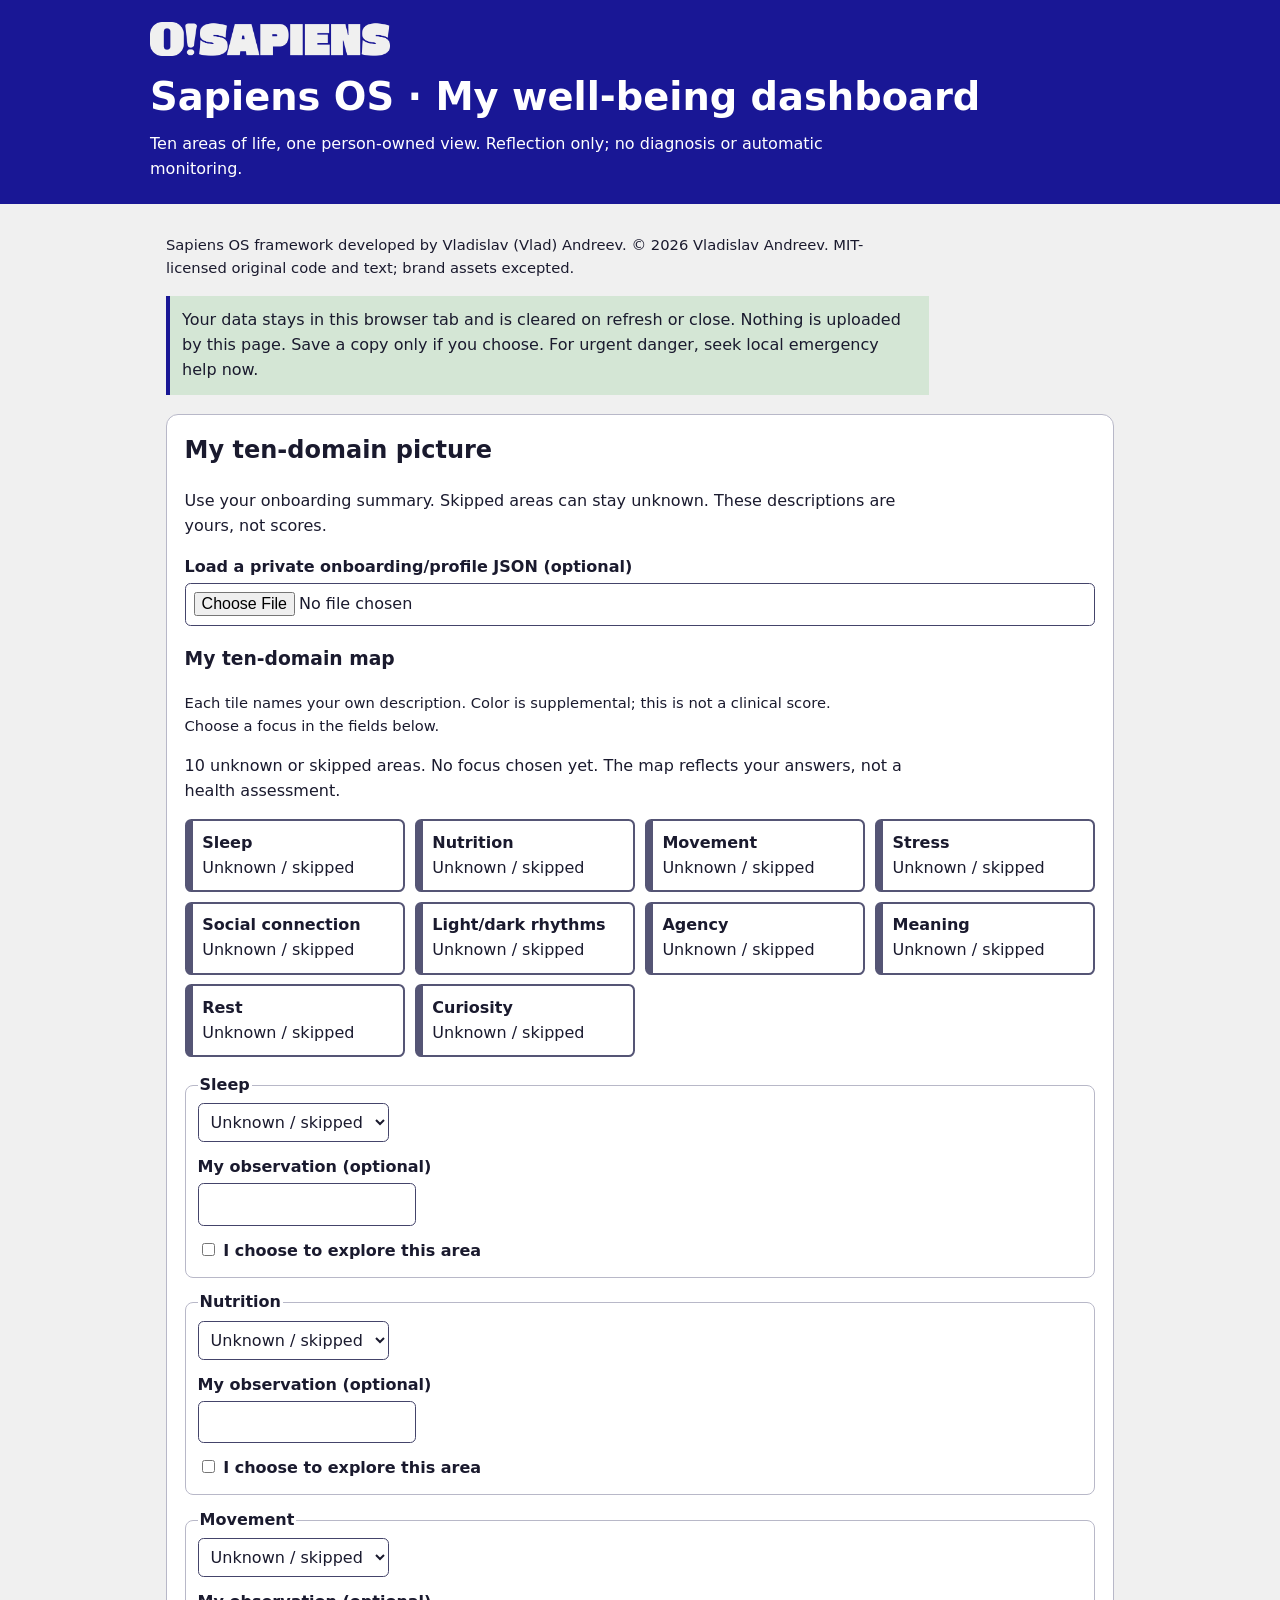
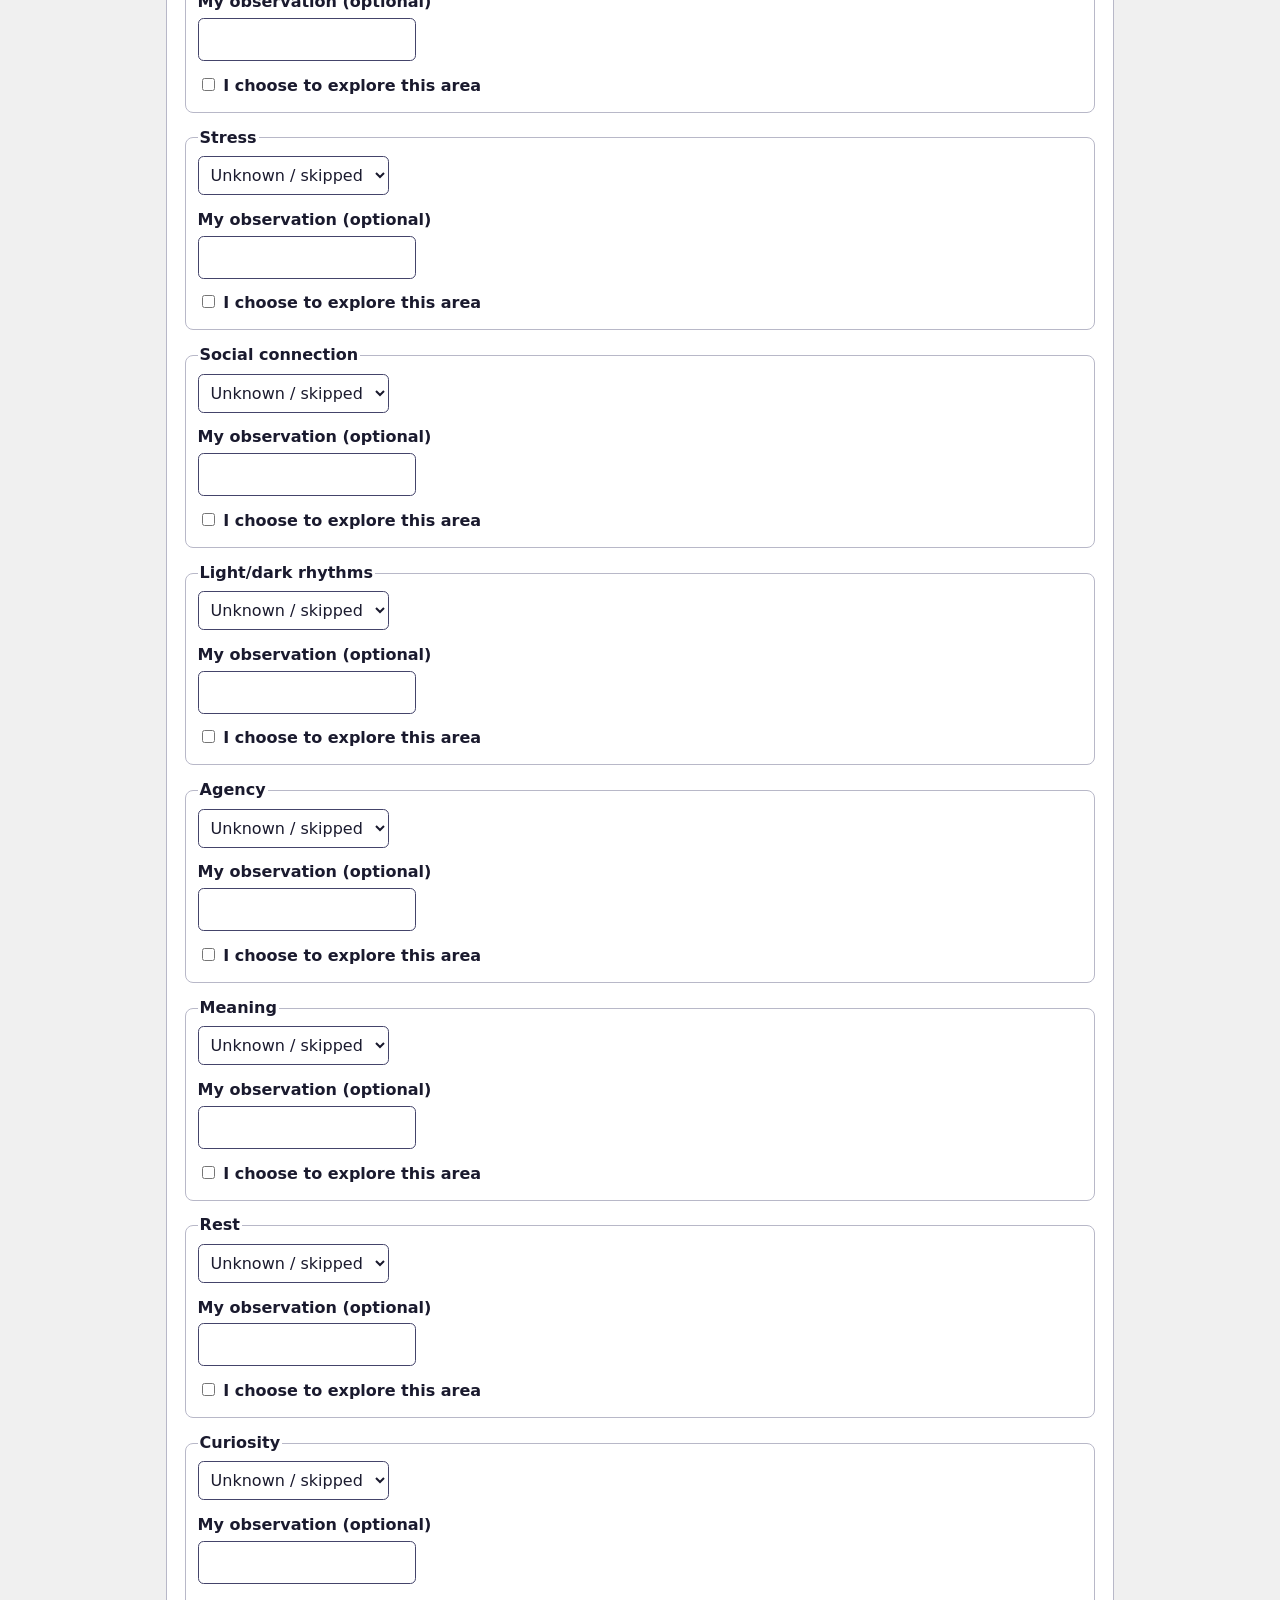
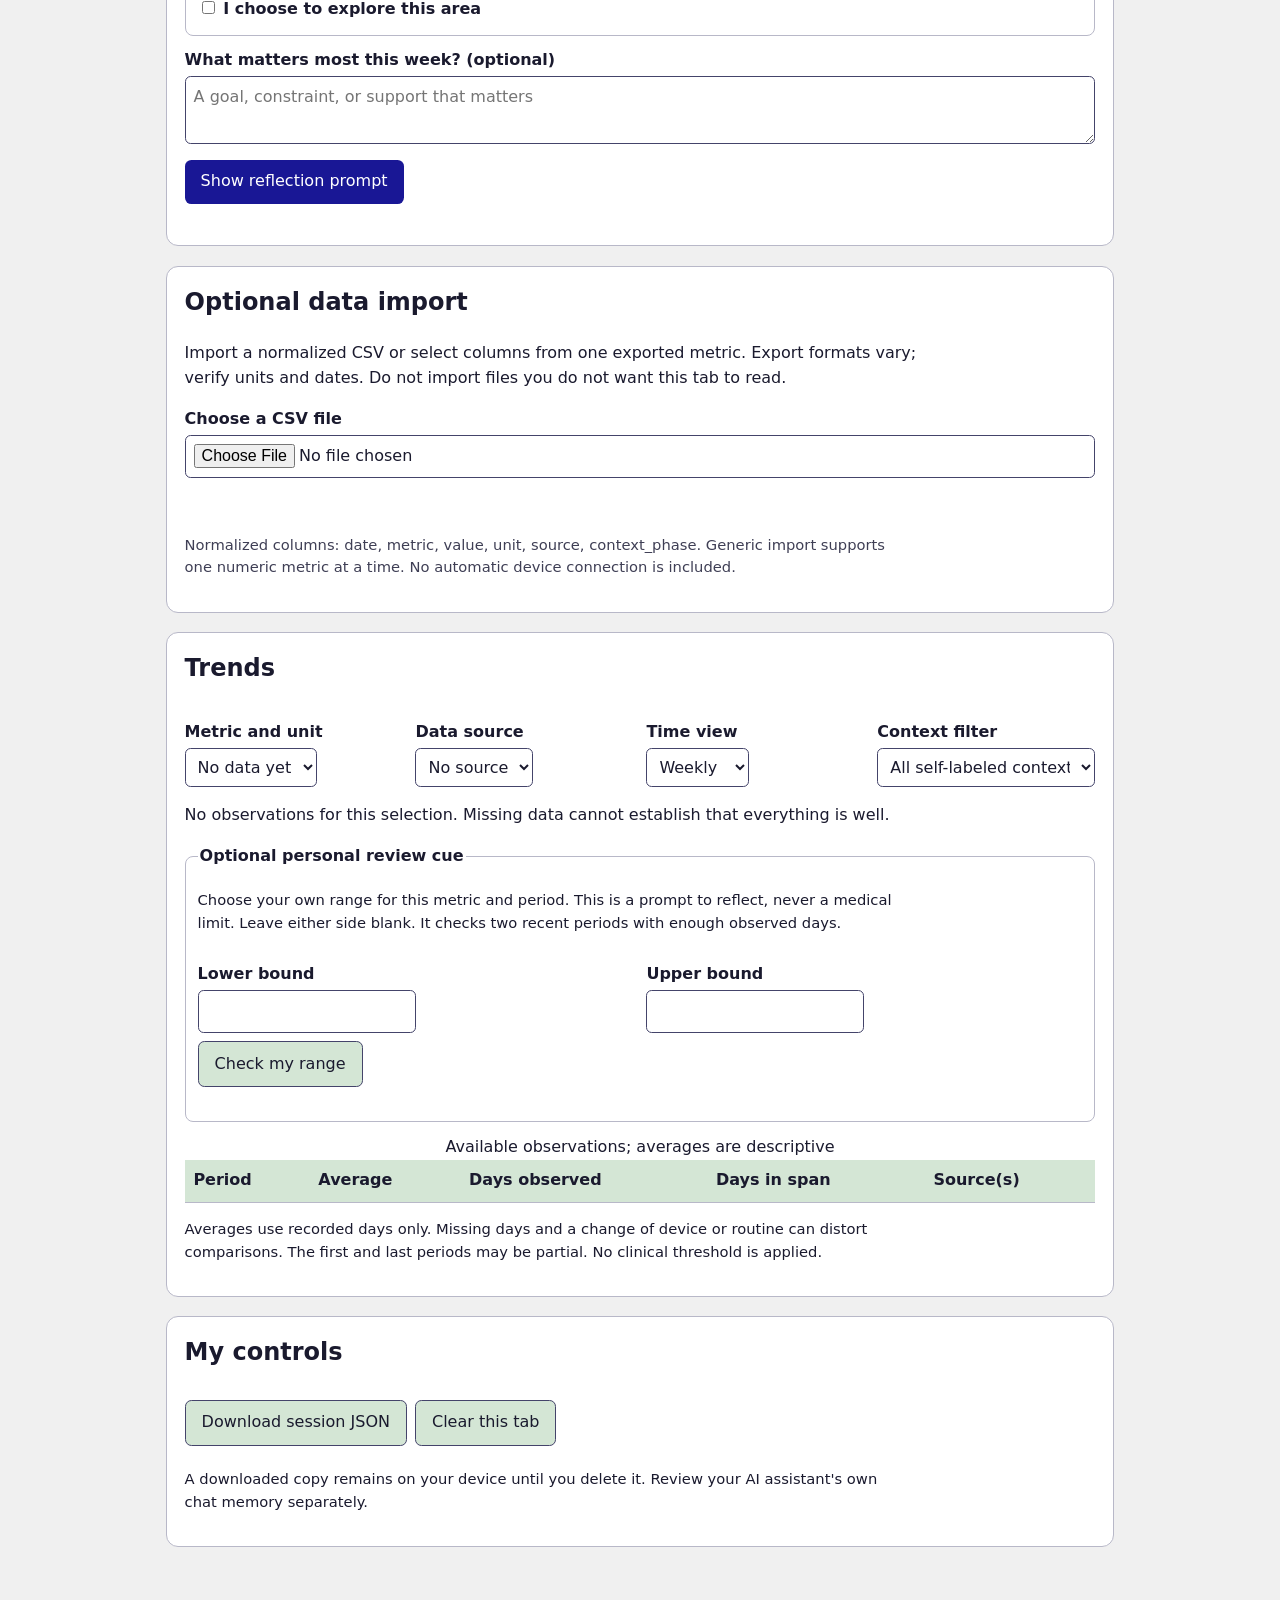
==== commit 50bbe953: "Open-source framework code and add person-centered results and opt-in pattern review" ====
--- a/dashboard/index.html
+++ b/dashboard/index.html
@@ -5,15 +5,15 @@
 <title>Sapiens OS · My well-being dashboard</title>
 <style>
 :root{font-family:system-ui,-apple-system,sans-serif;color:#1A1A2E;background:#F0F0F0}*{box-sizing:border-box}body{margin:0;line-height:1.55}main{max-width:980px;margin:auto;padding:1rem 1rem 4rem}header{background:#191795;color:#fff;padding:1.4rem}header>div{max-width:980px;margin:auto}h1{font-size:clamp(1.7rem,4vw,2.4rem);margin:.1rem 0}h2{margin-top:0}section{background:white;border:1px solid #b8b8c8;border-radius:.75rem;padding:1.1rem;margin:1.2rem 0}p{max-width:75ch}label{display:block;font-weight:650;margin:.8rem 0 .2rem}input,select,textarea,button{font:inherit;max-width:100%}input,select,textarea{border:1px solid #44446a;border-radius:.35rem;padding:.5rem;background:#fff;color:#1A1A2E}input[type=file]{width:100%}textarea{width:100%;min-height:3.8rem}button{background:#191795;color:#fff;border:0;border-radius:.4rem;padding:.6rem 1rem;margin:.5rem .5rem .5rem 0;cursor:pointer}button.secondary{background:#D4E6D5;color:#191795;border:1px solid #44446a}:focus-visible{outline:3px solid #EACEAC;outline-offset:3px}.grid{display:grid;grid-template-columns:repeat(auto-fit,minmax(210px,1fr));gap:.8rem}.muted{color:#3f3f55}.notice{padding:.75rem;background:#D4E6D5;border-left:4px solid #191795}.warn{padding:.75rem;background:#fff2e5;border-left:4px solid #ab5200}table{border-collapse:collapse;width:100%}th,td{text-align:left;border-bottom:1px solid #b8b8c8;padding:.55rem;vertical-align:top}th{background:#D4E6D5}.scroll{overflow-x:auto}.small{font-size:.92rem}fieldset{border:1px solid #b8b8c8;border-radius:.5rem;margin:.8rem 0}legend{font-weight:700}.hidden{display:none}#status{min-height:1.5rem}@media(prefers-reduced-motion:reduce){*{scroll-behavior:auto!important}}
-header .brand-logo{display:block;width:min(240px,70vw);height:auto;margin:0 0 .7rem}header p{margin:.3rem 0 0}button.secondary{color:#1A1A2E}button.secondary:hover{background:#EACEAC}@media print{header{print-color-adjust:exact;-webkit-print-color-adjust:exact}button,input,select,textarea{display:none}}
+.domain-map{display:grid;grid-template-columns:repeat(auto-fit,minmax(175px,1fr));gap:.6rem;list-style:none;padding:0}.domain-map li{border:2px solid #555575;border-left-width:.55rem;border-radius:.4rem;padding:.6rem;background:white}.domain-map li[data-status=supportive]{border-left-color:#25714d}.domain-map li[data-status=mixed]{border-left-color:#af6500}.domain-map li[data-status=difficult]{border-left-color:#9e2d2d}.domain-map li[data-status=unknown]{border-left-color:#555575}.domain-map strong,.domain-map span{display:block}.domain-map p{margin:.25rem 0 0;overflow-wrap:anywhere}header .brand-logo{display:block;width:min(240px,70vw);height:auto;margin:0 0 .7rem}header p{margin:.3rem 0 0}button.secondary{color:#1A1A2E}button.secondary:hover{background:#EACEAC}@media print{header{print-color-adjust:exact;-webkit-print-color-adjust:exact}button,input,select,textarea{display:none}}
 </style>
 </head>
 <body>
 <header><div><img class="brand-logo" src="../assets/brand/osapiens-grey-logo.png" alt="O!Sapiens" width="800" height="113"><h1>Sapiens OS · My well-being dashboard</h1><p>Ten areas of life, one person-owned view. Reflection only; no diagnosis or automatic monitoring.</p></div></header>
 <main>
-<p class="small">Sapiens OS framework developed by Vladislav (Vlad) Andreev. © 2026 Vladislav Andreev. All rights reserved.</p>
+<p class="small">Sapiens OS framework developed by Vladislav (Vlad) Andreev. © 2026 Vladislav Andreev. MIT-licensed original code and text; brand assets excepted.</p>
 <p class="notice">Your data stays in this browser tab and is cleared on refresh or close. Nothing is uploaded by this page. Save a copy only if you choose. For urgent danger, seek local emergency help now.</p>
-<section aria-labelledby="domains-title"><h2 id="domains-title">My ten-domain picture</h2><p>Use your onboarding summary. Skipped areas can stay unknown. These descriptions are yours, not scores.</p><label for="profile">Load a private onboarding/profile JSON (optional)</label><input id="profile" type="file" accept=".json,application/json"><p id="profile-status" role="status" aria-live="polite"></p><div id="domains"></div><label for="note">What matters most this week? (optional)</label><textarea id="note" placeholder="A goal, constraint, or support that matters"></textarea><button id="reflect">Show reflection prompt</button><p id="reflection" aria-live="polite"></p></section>
+<section aria-labelledby="domains-title"><h2 id="domains-title">My ten-domain picture</h2><p>Use your onboarding summary. Skipped areas can stay unknown. These descriptions are yours, not scores.</p><label for="profile">Load a private onboarding/profile JSON (optional)</label><input id="profile" type="file" accept=".json,application/json"><p id="profile-status" role="status" aria-live="polite"></p><h3>My ten-domain map</h3><p class="small">Each tile names your own description. Color is supplemental; this is not a clinical score. Choose a focus in the fields below.</p><p id="map-summary" aria-live="polite"></p><ul id="domain-map" class="domain-map" aria-label="Ten-domain qualitative map"></ul><div id="domains"></div><label for="note">What matters most this week? (optional)</label><textarea id="note" placeholder="A goal, constraint, or support that matters"></textarea><button id="reflect">Show reflection prompt</button><p id="reflection" aria-live="polite"></p></section>
 <section aria-labelledby="data-title"><h2 id="data-title">Optional data import</h2><p>Import a normalized CSV or select columns from one exported metric. Export formats vary; verify units and dates. Do not import files you do not want this tab to read.</p><label for="file">Choose a CSV file</label><input id="file" type="file" accept=".csv,text/csv"><p id="status" role="status" aria-live="polite"></p><div id="mapping" class="hidden"><div class="grid"><div><label for="date-col">Date column</label><select id="date-col"></select></div><div><label for="value-col">Numeric value column</label><select id="value-col"></select></div><div><label for="metric-name">Metric name</label><input id="metric-name" value="my_metric"></div><div><label for="unit">Unit</label><input id="unit" placeholder="e.g. hours, steps, bpm"></div><div><label for="source">Source</label><input id="source" placeholder="e.g. Oura Trends"></div><div><label for="phase-col">Optional self-labeled context column</label><select id="phase-col"></select></div></div><button id="add-mapped">Add selected metric</button></div><p class="small muted">Normalized columns: date, metric, value, unit, source, context_phase. Generic import supports one numeric metric at a time. No automatic device connection is included.</p></section>
 <section aria-labelledby="trend-title"><h2 id="trend-title">Trends</h2><div class="grid"><div><label for="metric">Metric and unit</label><select id="metric"></select></div><div><label for="trend-source">Data source</label><select id="trend-source"></select></div><div><label for="period">Time view</label><select id="period"><option value="week">Weekly</option><option value="month">Monthly</option></select></div><div><label for="phase">Context filter</label><select id="phase"><option value="all">All self-labeled contexts</option></select></div></div><p id="summary" aria-live="polite">Import a file to see trends.</p><fieldset><legend>Optional personal review cue</legend><p class="small">Choose your own range for this metric and period. This is a prompt to reflect, never a medical limit. Leave either side blank. It checks two recent periods with enough observed days.</p><div class="grid"><div><label for="lower">Lower bound</label><input id="lower" type="number" step="any"></div><div><label for="upper">Upper bound</label><input id="upper" type="number" step="any"></div></div><button id="review-cue" class="secondary">Check my range</button><p id="cue-result" aria-live="polite"></p></fieldset><div class="scroll"><table><caption>Available observations; averages are descriptive</caption><thead><tr><th scope="col">Period</th><th scope="col">Average</th><th scope="col">Days observed</th><th scope="col">Days in span</th><th scope="col">Source(s)</th></tr></thead><tbody id="trend-rows"></tbody></table></div><p class="small">Averages use recorded days only. Missing days and a change of device or routine can distort comparisons. The first and last periods may be partial. No clinical threshold is applied.</p></section>
 <section aria-labelledby="control-title"><h2 id="control-title">My controls</h2><button id="download" class="secondary">Download session JSON</button><button id="clear" class="secondary">Clear this tab</button><p class="small">A downloaded copy remains on your device until you delete it. Review your AI assistant's own chat memory separately.</p></section>
@@ -28,14 +28,16 @@
 function parseCSV(src){let rows=[],row=[],field='',quoted=false;for(let i=0;i<src.length;i++){let c=src[i];if(c==='"'){if(quoted&&src[i+1]==='"'){field+='"';i++}else quoted=!quoted}else if(c===','&&!quoted){row.push(field);field=''}else if((c==='\n'||c==='\r')&&!quoted){if(c==='\r'&&src[i+1]==='\n')i++;row.push(field);if(row.some(x=>x!==''))rows.push(row);row=[];field=''}else field+=c}if(quoted)throw Error('Unclosed quoted field');row.push(field);if(row.some(x=>x!==''))rows.push(row);if(!rows.length)throw Error('No CSV rows found');return rows}
 function dateOnly(s){const x=String(s??'').trim().slice(0,10);if(!/^\d{4}-\d{2}-\d{2}$/.test(x))return null;const d=new Date(x+'T12:00:00Z');return !isNaN(d)&&d.toISOString().slice(0,10)===x?x:null}
 function addRows(records){let valid=0,invalid=0;const keys=new Map(state.rows.map((r,i)=>[`${r.date}|${r.metric}|${r.unit}|${r.source}`,i]));for(const r of records){let date=dateOnly(r.date),value=Number(r.value),metric=escapeCSV(r.metric),unit=escapeCSV(r.unit),source=escapeCSV(r.source)||'unspecified';if(!date||!Number.isFinite(value)||!metric||!unit){invalid++;continue}let item={date,metric,value,unit,source,context_phase:escapeCSV(r.context_phase)||'unknown'};let key=`${date}|${metric}|${unit}|${source}`;if(keys.has(key))state.rows[keys.get(key)]=item;else{keys.set(key,state.rows.length);state.rows.push(item)}valid++}return{valid,invalid}}
-function renderDomains(){let box=$('domains');box.replaceChildren();for(const name of domains){let field=document.createElement('fieldset'),legend=document.createElement('legend'),select=document.createElement('select'),label=document.createElement('label'),input=document.createElement('input');legend.textContent=name;select.id='d-'+domains.indexOf(name);for(const [value,labelText] of [['unknown','Unknown / skipped'],['supportive','Working well'],['mixed','Mixed'],['difficult','Difficult right now']]){let opt=new Option(labelText,value);select.add(opt)}select.value=state.domains[name]?.status||'unknown';select.addEventListener('change',()=>{state.domains[name]={status:select.value,note:input.value}});label.textContent='My observation (optional)';label.htmlFor='n-'+domains.indexOf(name);input.id=label.htmlFor;input.value=state.domains[name]?.note||'';input.addEventListener('input',()=>{state.domains[name]={status:select.value,note:input.value}});field.append(legend,select,label,input);box.append(field)}}
-function reflect(){let difficult=domains.filter(x=>state.domains[x]?.status==='difficult'),mixed=domains.filter(x=>state.domains[x]?.status==='mixed');let message=difficult.length?`You marked ${difficult.join(', ')} as difficult. What changed, for how long, and what support or reduction in demands could help?`:mixed.length?`You marked ${mixed.join(', ')} as mixed. Which one matters to you most?`:'What is going well, and what would you like to understand next?';text('reflection',message+' This is a prompt for your interpretation, not a health assessment.')}
+const statusLabels={unknown:'Unknown / skipped',supportive:'Working well',mixed:'Mixed',difficult:'Difficult right now'};
+function renderMap(){let list=$('domain-map');list.replaceChildren();let focuses=[],unknown=0;for(const name of domains){let d=state.domains[name]||{},status=statusLabels[d.status]?d.status:'unknown';if(status==='unknown')unknown++;if(d.focus)focuses.push(name);let li=document.createElement('li'),strong=document.createElement('strong'),line=document.createElement('span');li.dataset.status=status;strong.textContent=name;line.textContent=statusLabels[status]+(d.focus?' · My focus':'');li.append(strong,line);if(d.note){let note=document.createElement('p');note.textContent=d.note;li.append(note)}list.append(li)}text('map-summary',`${unknown} unknown or skipped area${unknown===1?'':'s'}. ${focuses.length?'You chose to explore: '+focuses.join(', ')+'.':'No focus chosen yet.'} The map reflects your answers, not a health assessment.`)}
+function renderDomains(){let box=$('domains');box.replaceChildren();for(const name of domains){let field=document.createElement('fieldset'),legend=document.createElement('legend'),select=document.createElement('select'),label=document.createElement('label'),input=document.createElement('input'),focusLabel=document.createElement('label'),focus=document.createElement('input');let index=domains.indexOf(name),old=state.domains[name]||{};legend.textContent=name;select.id='d-'+index;select.setAttribute('aria-label',name+' status');for(const [value,labelText] of Object.entries(statusLabels))select.add(new Option(labelText,value));select.value=old.status||'unknown';label.textContent='My observation (optional)';label.htmlFor='n-'+index;input.id=label.htmlFor;input.value=old.note||'';focus.type='checkbox';focus.id='f-'+index;focus.checked=!!old.focus;focusLabel.htmlFor=focus.id;focusLabel.textContent=' I choose to explore this area';focusLabel.prepend(focus);let update=()=>{state.domains[name]={status:select.value,note:input.value,focus:focus.checked};renderMap()};for(const [el,event] of [[select,'change'],[input,'input'],[focus,'change']])el.addEventListener(event,update);field.append(legend,select,label,input,focusLabel);box.append(field)}renderMap()}
+function reflect(){let focus=domains.filter(x=>state.domains[x]?.focus),message=focus.length?`You chose ${focus.join(', ')}. What makes ${focus.length===1?'this area':'these areas'} important now, what supports you, and what is one feasible next step or support option?`:'Which area, if any, matters to you most right now? You can choose a focus above, or choose no action.';text('reflection',message+' You decide what the map means; it is not a health assessment.')}
 function options(sel,values){let previous=sel.value;sel.replaceChildren();for(const [v,label] of values)sel.add(new Option(label,v));if(values.some(x=>x[0]===previous))sel.value=previous}
 function renderMetrics(){let combos=[...new Set(state.rows.map(r=>r.metric+'|'+r.unit))].sort();options($('metric'),combos.length?combos.map(x=>[x,x.replace('|',' · ')]):[['','No data yet']]);let phases=[...new Set(state.rows.map(r=>r.context_phase))].filter(x=>x!=='unknown').sort();options($('phase'),[['all','All self-labeled contexts'],...phases.map(x=>[x,x])]);renderSources()}
 function renderSources(){let chosen=$('metric').value;let sources=[...new Set(state.rows.filter(r=>r.metric+'|'+r.unit===chosen).map(r=>r.source))].sort();options($('trend-source'),sources.length?sources.map(x=>[x,x]):[['','No source']]);renderTrends()}
 function periodKey(date,mode){if(mode==='month')return date.slice(0,7);let d=new Date(date+'T12:00:00Z'),day=(d.getUTCDay()+6)%7;d.setUTCDate(d.getUTCDate()-day);return d.toISOString().slice(0,10)}
 function renderTrends(){const chosen=$('metric').value,source=$('trend-source').value,phase=$('phase').value,mode=$('period').value,body=$('trend-rows');body.replaceChildren();let rows=state.rows.filter(r=>r.metric+'|'+r.unit===chosen&&r.source===source&&(phase==='all'||r.context_phase===phase));if(!rows.length){text('summary','No observations for this selection. Missing data cannot establish that everything is well.');return}let groups=new Map();for(const r of rows){let key=periodKey(r.date,mode);if(!groups.has(key))groups.set(key,[]);groups.get(key).push(r)}let sorted=[...groups].sort((a,b)=>a[0].localeCompare(b[0]));for(const [key,items] of sorted){let unique=new Map(items.map(x=>[x.date+'|'+x.source,x]));let values=[...unique.values()],days=new Set(values.map(x=>x.date)),avg=values.reduce((n,x)=>n+x.value,0)/values.length;let span=mode==='month'?new Date(Number(key.slice(0,4)),Number(key.slice(5,7)),0).getDate():7;let tr=document.createElement('tr');for(const value of [key,`${Number(avg.toFixed(2))} ${items[0].unit}`,String(days.size),String(span),[...new Set(items.map(x=>x.source))].join(', ')]){let td=document.createElement('td');td.textContent=value;tr.append(td)}body.append(tr)}let last=sorted.at(-1);let sources=[...new Set(rows.map(x=>x.source))];text('summary',`${rows.length} observations across ${sorted.length} ${mode==='week'?'weeks':'months'}. Latest period begins ${last[0]}. Source${sources.length===1?'':'s'}: ${sources.join(', ')}. Review your context before interpreting a change.`)}
-$('profile').addEventListener('change',async e=>{let file=e.target.files[0];if(!file)return;if(file.size>500000){text('profile-status','Profile exceeds 500 KB.');return}try{let data=JSON.parse(await file.text()),incoming=data.domains||{};for(const name of domains){let d=incoming[name];if(d&&['unknown','supportive','mixed','difficult'].includes(d.status))state.domains[name]={status:d.status,note:String(d.note||'').slice(0,1000)}}$('note').value=String(data.note||'').slice(0,2000);renderDomains();text('profile-status','Loaded the ten-domain profile in this tab only. Review and correct every field.')}catch(err){text('profile-status','Could not read profile JSON: '+err.message)}});
+$('profile').addEventListener('change',async e=>{let file=e.target.files[0];if(!file)return;if(file.size>500000){text('profile-status','Profile exceeds 500 KB.');return}try{let data=JSON.parse(await file.text()),incoming=data.domains||{};for(const name of domains){let d=incoming[name];if(d&&['unknown','supportive','mixed','difficult'].includes(d.status))state.domains[name]={status:d.status,note:String(d.note||'').slice(0,1000),focus:d.focus===true}}$('note').value=String(data.note||'').slice(0,2000);renderDomains();text('profile-status','Loaded the ten-domain profile in this tab only. Review and correct every field.')}catch(err){text('profile-status','Could not read profile JSON: '+err.message)}});
 $('file').addEventListener('change',async e=>{let file=e.target.files[0];if(!file)return;if(file.size>20_000_000){text('status','File exceeds 20 MB; select a smaller export.');return}try{let grid=parseCSV(await file.text());state.headers=grid.shift().map(x=>x.trim().replace(/^\uFEFF/,''));state.raw=grid;let h=state.headers;if(h.every(x=>['date','metric','value','unit','source','context_phase'].includes(x))&&['date','metric','value','unit'].every(x=>h.includes(x))){let result=addRows(grid.map(row=>Object.fromEntries(h.map((name,i)=>[name,row[i]]))));text('status',`Imported ${result.valid} valid rows; skipped ${result.invalid}. Kept in this tab only.`);$('mapping').classList.add('hidden');renderMetrics()}else{for(const id of ['date-col','value-col','phase-col'])options($(id),[...(id==='phase-col'?[['','None']]:[]),...h.map((x,i)=>[String(i),x||`Column ${i+1}`])]);let dateIndex=h.findIndex(x=>/date|day/i.test(x));if(dateIndex>=0)$('date-col').value=String(dateIndex);$('mapping').classList.remove('hidden');text('status',`Read ${grid.length} rows. Choose a date and one numeric metric, then add it.`)}}catch(err){text('status','Could not parse CSV: '+err.message)}});
 $('add-mapped').addEventListener('click',()=>{if(!state.raw)return;let di=Number($('date-col').value),vi=Number($('value-col').value),pi=$('phase-col').value,metric=$('metric-name').value.trim(),unit=$('unit').value.trim(),source=$('source').value.trim();if(!metric||!unit||!source||di===vi){text('status','Enter metric, unit, source and distinct date/value columns.');return}let result=addRows(state.raw.map(row=>({date:row[di],value:row[vi],metric,unit,source,context_phase:pi===''?'':row[Number(pi)]})));text('status',`Added ${result.valid} valid rows; skipped ${result.invalid}. Verify the unit and date mapping.`);renderMetrics()});
 $('metric').addEventListener('change',renderSources);for(const id of ['trend-source','period','phase'])$(id).addEventListener('change',renderTrends);
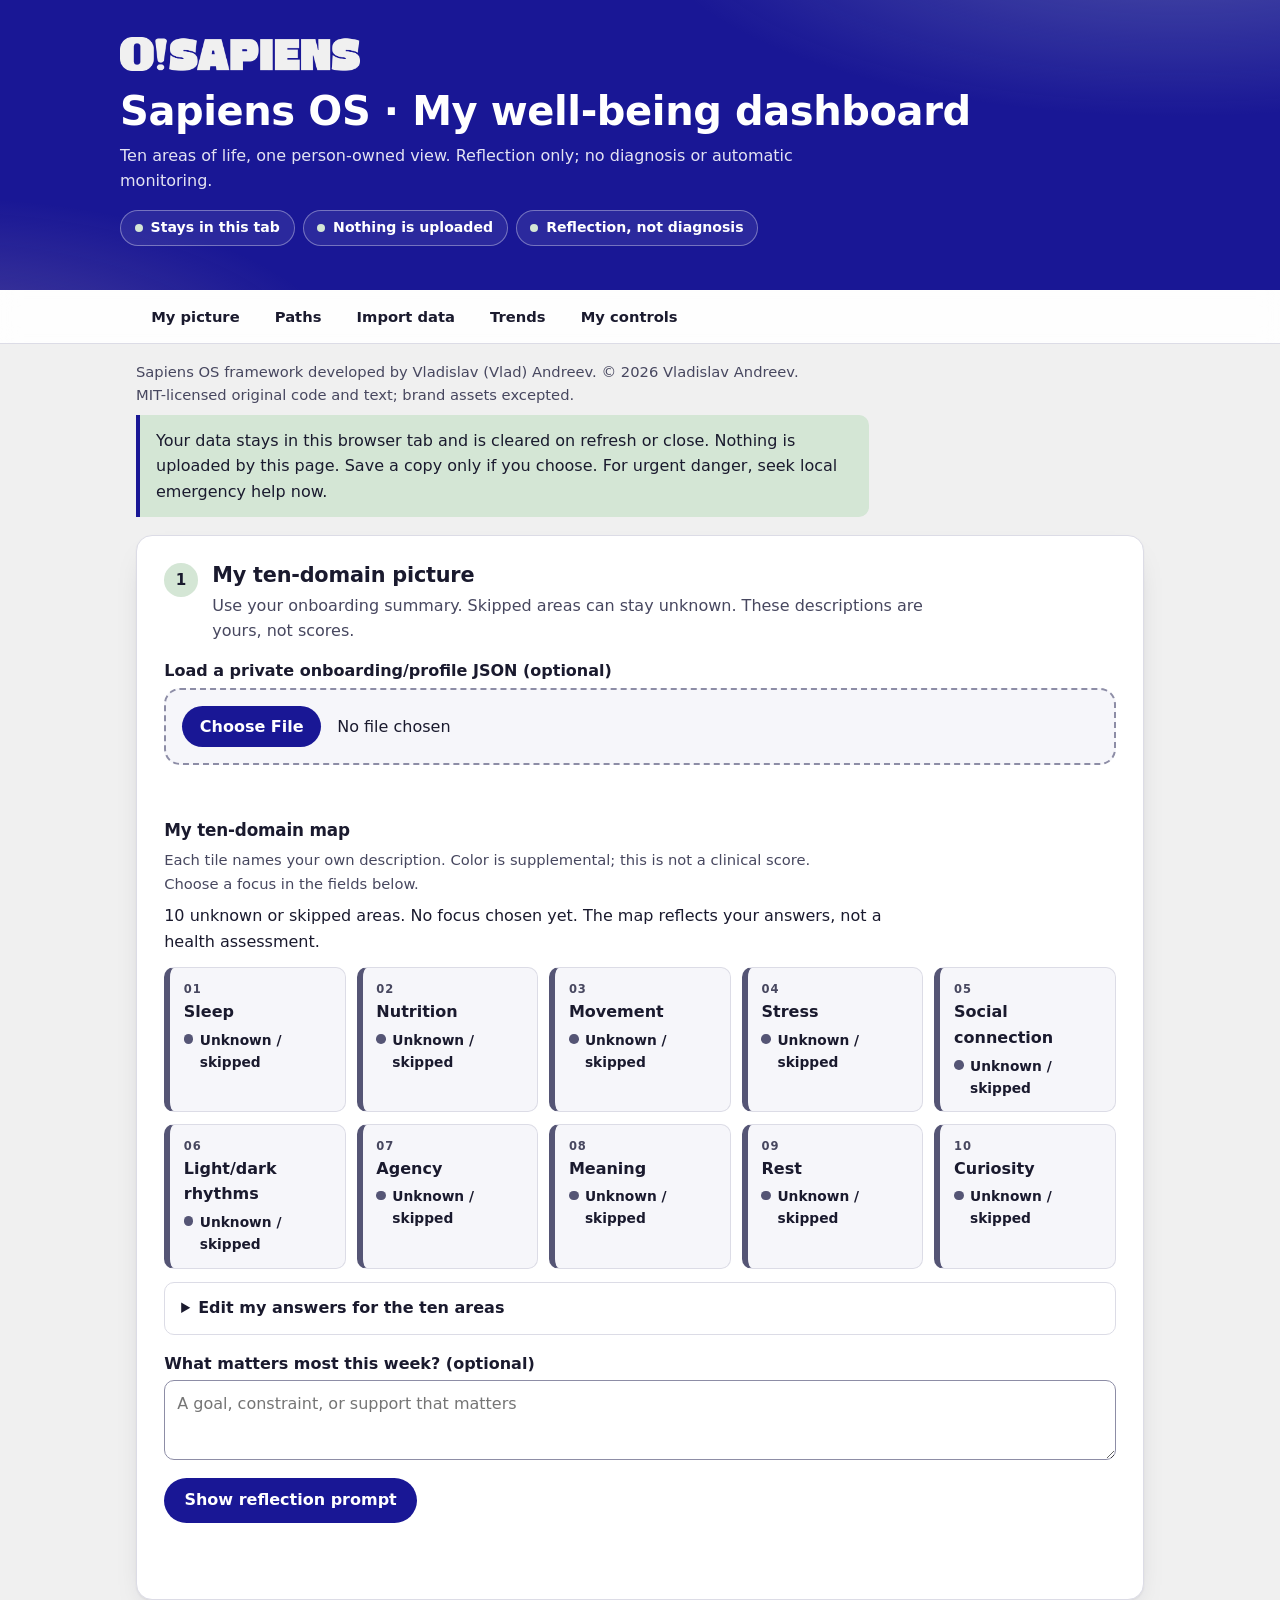
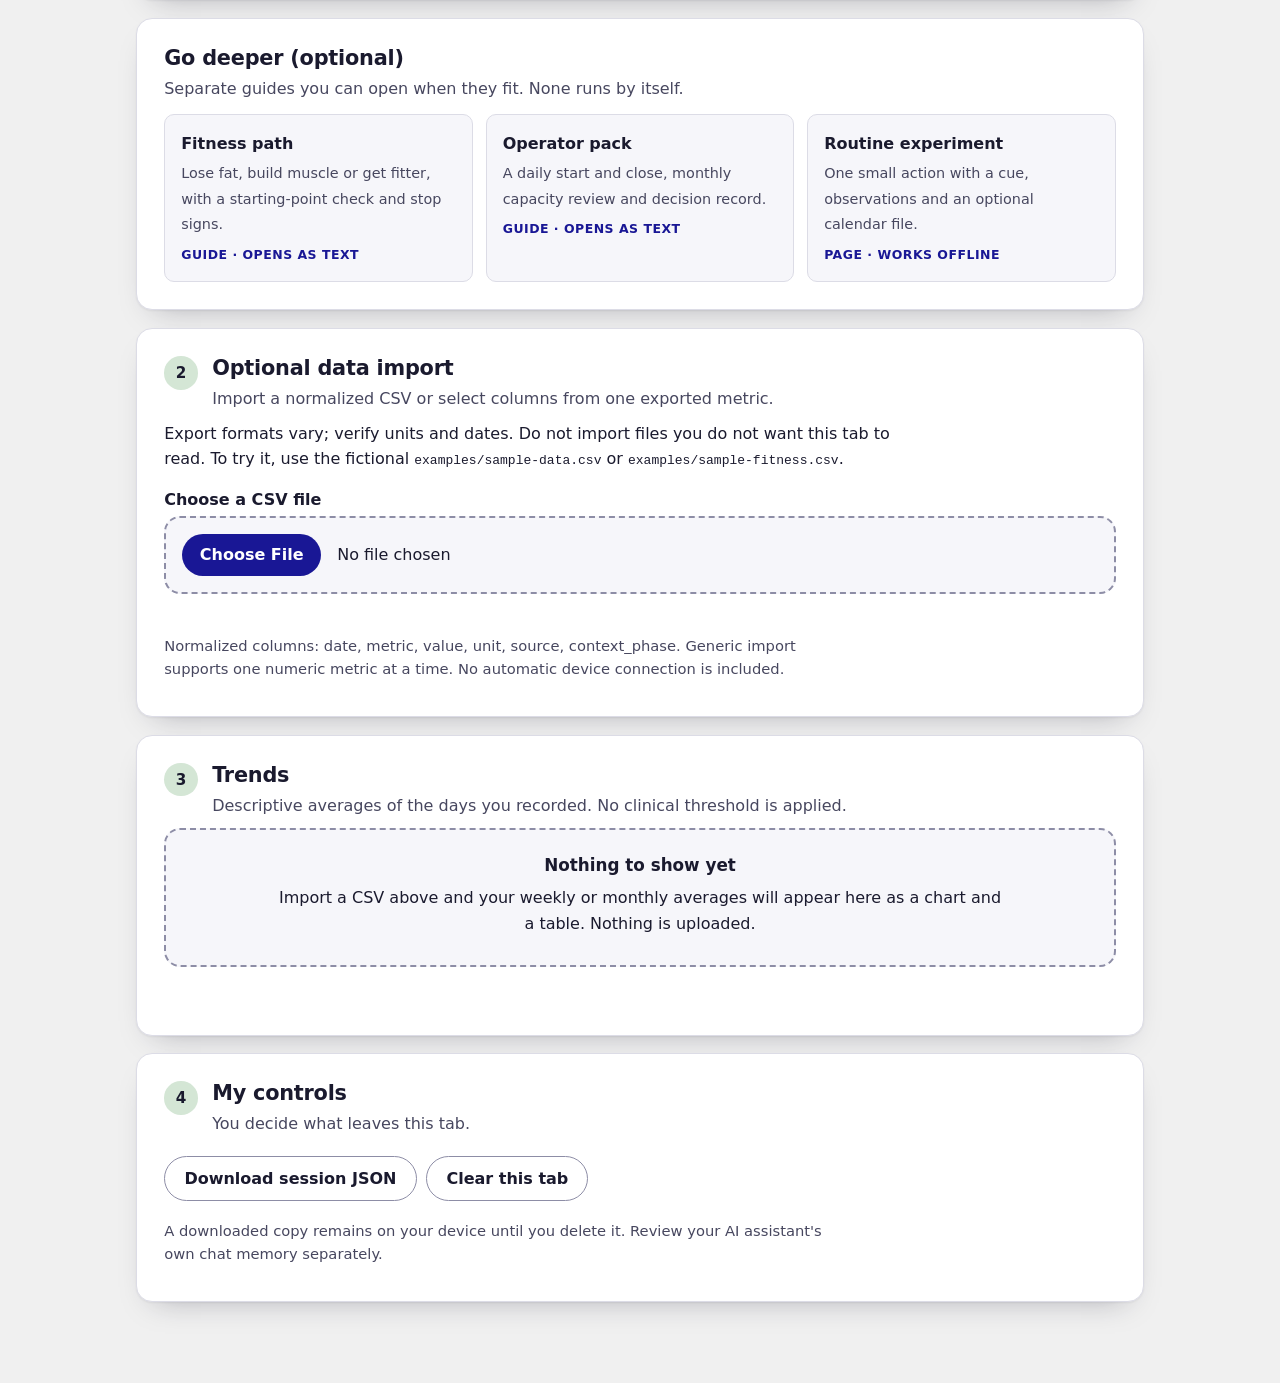
==== commit a32f385c: "Redesign dashboard and add an evidence-tagged fitness path Dashboard and routine page: shared local " ====
--- a/dashboard/index.html
+++ b/dashboard/index.html
@@ -2,21 +2,96 @@
 <html lang="en">
 <head>
 <meta charset="utf-8"><meta name="viewport" content="width=device-width,initial-scale=1">
+<meta name="color-scheme" content="light dark">
 <title>Sapiens OS · My well-being dashboard</title>
+<link rel="stylesheet" href="../assets/theme.css">
 <style>
-:root{font-family:system-ui,-apple-system,sans-serif;color:#1A1A2E;background:#F0F0F0}*{box-sizing:border-box}body{margin:0;line-height:1.55}main{max-width:980px;margin:auto;padding:1rem 1rem 4rem}header{background:#191795;color:#fff;padding:1.4rem}header>div{max-width:980px;margin:auto}h1{font-size:clamp(1.7rem,4vw,2.4rem);margin:.1rem 0}h2{margin-top:0}section{background:white;border:1px solid #b8b8c8;border-radius:.75rem;padding:1.1rem;margin:1.2rem 0}p{max-width:75ch}label{display:block;font-weight:650;margin:.8rem 0 .2rem}input,select,textarea,button{font:inherit;max-width:100%}input,select,textarea{border:1px solid #44446a;border-radius:.35rem;padding:.5rem;background:#fff;color:#1A1A2E}input[type=file]{width:100%}textarea{width:100%;min-height:3.8rem}button{background:#191795;color:#fff;border:0;border-radius:.4rem;padding:.6rem 1rem;margin:.5rem .5rem .5rem 0;cursor:pointer}button.secondary{background:#D4E6D5;color:#191795;border:1px solid #44446a}:focus-visible{outline:3px solid #EACEAC;outline-offset:3px}.grid{display:grid;grid-template-columns:repeat(auto-fit,minmax(210px,1fr));gap:.8rem}.muted{color:#3f3f55}.notice{padding:.75rem;background:#D4E6D5;border-left:4px solid #191795}.warn{padding:.75rem;background:#fff2e5;border-left:4px solid #ab5200}table{border-collapse:collapse;width:100%}th,td{text-align:left;border-bottom:1px solid #b8b8c8;padding:.55rem;vertical-align:top}th{background:#D4E6D5}.scroll{overflow-x:auto}.small{font-size:.92rem}fieldset{border:1px solid #b8b8c8;border-radius:.5rem;margin:.8rem 0}legend{font-weight:700}.hidden{display:none}#status{min-height:1.5rem}@media(prefers-reduced-motion:reduce){*{scroll-behavior:auto!important}}
-.domain-map{display:grid;grid-template-columns:repeat(auto-fit,minmax(175px,1fr));gap:.6rem;list-style:none;padding:0}.domain-map li{border:2px solid #555575;border-left-width:.55rem;border-radius:.4rem;padding:.6rem;background:white}.domain-map li[data-status=supportive]{border-left-color:#25714d}.domain-map li[data-status=mixed]{border-left-color:#af6500}.domain-map li[data-status=difficult]{border-left-color:#9e2d2d}.domain-map li[data-status=unknown]{border-left-color:#555575}.domain-map strong,.domain-map span{display:block}.domain-map p{margin:.25rem 0 0;overflow-wrap:anywhere}header .brand-logo{display:block;width:min(240px,70vw);height:auto;margin:0 0 .7rem}header p{margin:.3rem 0 0}button.secondary{color:#1A1A2E}button.secondary:hover{background:#EACEAC}@media print{header{print-color-adjust:exact;-webkit-print-color-adjust:exact}button,input,select,textarea{display:none}}
+.skip{position:absolute;left:-999px;top:.5rem;background:var(--primary);color:var(--on-primary);padding:.6rem 1rem;border-radius:999px;z-index:20}.skip:focus{left:.5rem}
+.chips{display:flex;flex-wrap:wrap;gap:.5rem;list-style:none;padding:0;margin:1rem 0 0}.chips li{display:inline-flex;align-items:center;gap:.5rem;padding:.35rem .85rem;border:1px solid rgba(255,255,255,.35);border-radius:999px;font-size:.88rem;font-weight:600;background:rgba(255,255,255,.08)}.chips li::before{content:"";width:.5rem;height:.5rem;border-radius:50%;background:#D4E6D5}
+.topnav{position:sticky;top:0;z-index:10;background:color-mix(in srgb,var(--surface) 88%,transparent);backdrop-filter:saturate(1.4) blur(10px);border-bottom:1px solid var(--border)}.topnav>div{display:flex;gap:.3rem;overflow-x:auto;padding:.5rem 1rem;scrollbar-width:thin}.topnav a{flex:none;text-decoration:none;font-weight:650;font-size:.92rem;padding:.4rem .95rem;border-radius:999px;color:var(--text)}.topnav a:hover{background:var(--hover)}
+section[id]{scroll-margin-top:4rem}
+.card-head{display:flex;gap:.9rem;align-items:flex-start;margin-bottom:.6rem}.card-head p{margin:.1rem 0 0;color:var(--muted)}.step{flex:none;width:2.1rem;height:2.1rem;border-radius:50%;background:var(--chip-bg);color:var(--chip-text);display:grid;place-items:center;font-weight:800;font-size:.95rem}
+.domain-map{display:grid;grid-template-columns:repeat(auto-fit,minmax(168px,1fr));gap:.7rem;list-style:none;padding:0;margin:.8rem 0}
+.domain-map li{position:relative;border:1px solid var(--border);border-left:.4rem solid var(--unknown);border-radius:var(--radius-sm);padding:.75rem .85rem .8rem;background:var(--surface-2);min-height:5.2rem}
+.domain-map li[data-status=supportive]{border-left-color:var(--ok)}.domain-map li[data-status=mixed]{border-left-color:var(--mixed)}.domain-map li[data-status=difficult]{border-left-color:var(--hard)}.domain-map li[data-status=unknown]{border-left-color:var(--unknown)}
+.domain-map .idx{display:block;font-size:.72rem;font-weight:700;letter-spacing:.08em;color:var(--muted)}.domain-map strong{display:block;font-size:1rem;margin:.05rem 0 .25rem}
+.domain-map .status{display:flex;align-items:flex-start;gap:.4rem;font-size:.86rem;font-weight:650}.domain-map .status::before{content:"";width:.6rem;height:.6rem;border-radius:50%;background:var(--unknown);flex:none;margin-top:.4em}
+.domain-map li[data-status=supportive] .status::before{background:var(--ok)}.domain-map li[data-status=mixed] .status::before{background:var(--mixed)}.domain-map li[data-status=difficult] .status::before{background:var(--hard)}
+.domain-map .chip{display:inline-block;margin-top:.45rem;padding:.12rem .6rem;border-radius:999px;background:var(--chip-bg);color:var(--chip-text);font-size:.76rem;font-weight:700}
+.domain-map p{margin:.4rem 0 0;font-size:.88rem;color:var(--muted);overflow-wrap:anywhere}
+details.edit{border:1px solid var(--border);border-radius:var(--radius-sm);margin:.6rem 0 1rem;background:var(--surface)}details.edit>summary{cursor:pointer;font-weight:700;padding:.8rem 1rem;border-radius:var(--radius-sm)}details.edit[open]>summary{border-bottom:1px solid var(--border)}details.edit>div{padding:.2rem 1rem 1rem}
+#domains{display:grid;grid-template-columns:repeat(auto-fit,minmax(270px,1fr));gap:.8rem}#domains fieldset{margin:.4rem 0}
+.paths{display:grid;grid-template-columns:repeat(auto-fit,minmax(220px,1fr));gap:.8rem;margin-top:.8rem}.path{display:block;text-decoration:none;border:1px solid var(--border);border-radius:var(--radius-sm);padding:1rem;background:var(--surface-2);transition:transform .12s ease,border-color .12s ease}.path:hover{border-color:var(--accent);transform:translateY(-2px)}.path strong{display:block;margin-bottom:.2rem}.path span{color:var(--muted);font-size:.9rem}.path em{display:block;margin-top:.5rem;font-style:normal;font-size:.78rem;font-weight:700;letter-spacing:.04em;color:var(--accent)}
+.empty{border:2px dashed var(--border-strong);border-radius:var(--radius);padding:1.4rem;text-align:center;background:var(--surface-2)}.empty strong{display:block;font-size:1.05rem}.empty p{margin:.4rem auto}
+.stats{display:grid;grid-template-columns:repeat(auto-fit,minmax(150px,1fr));gap:.7rem;margin:1rem 0}.stat{border:1px solid var(--border);border-radius:var(--radius-sm);padding:.8rem 1rem;background:var(--surface-2)}.stat span{display:block;font-size:.78rem;font-weight:700;letter-spacing:.05em;text-transform:uppercase;color:var(--muted)}.stat strong{display:block;font-size:1.4rem;line-height:1.25;font-variant-numeric:tabular-nums}.stat small{display:block;color:var(--muted)}
+.chart-wrap{border:1px solid var(--border);border-radius:var(--radius-sm);padding:.6rem .6rem .2rem;background:var(--surface);margin:.8rem 0 .4rem}
+svg.chart{display:block;width:100%;height:auto}.chart .gl{stroke:var(--border);stroke-width:1}.chart text{fill:var(--muted);font-size:11px;font-family:inherit}.chart .line{fill:none;stroke:var(--accent);stroke-width:2.5;stroke-linejoin:round;stroke-linecap:round}.chart .area{fill:var(--accent);opacity:.09}.chart .dot{fill:var(--accent);stroke:var(--surface);stroke-width:2}.chart .dot.partial{fill:var(--surface);stroke:var(--accent);stroke-width:2.5}.chart .band{fill:var(--band)}
+fieldset.cue{background:var(--surface-2)}
+#status,#profile-status,#reflection,#cue-result,#summary{min-height:1.5rem}
+.actions{display:flex;flex-wrap:wrap}
+@media(max-width:560px){.card-head{gap:.6rem}.stat strong{font-size:1.2rem}}
 </style>
 </head>
 <body>
-<header><div><img class="brand-logo" src="../assets/brand/osapiens-grey-logo.png" alt="O!Sapiens" width="800" height="113"><h1>Sapiens OS · My well-being dashboard</h1><p>Ten areas of life, one person-owned view. Reflection only; no diagnosis or automatic monitoring.</p></div></header>
+<a class="skip" href="#picture">Skip to the dashboard</a>
+<header><div>
+<img class="brand-logo" src="../assets/brand/osapiens-grey-logo.png" alt="O!Sapiens" width="800" height="113">
+<h1>Sapiens OS · My well-being dashboard</h1>
+<p>Ten areas of life, one person-owned view. Reflection only; no diagnosis or automatic monitoring.</p>
+<ul class="chips"><li>Stays in this tab</li><li>Nothing is uploaded</li><li>Reflection, not diagnosis</li></ul>
+</div></header>
+<nav class="topnav" aria-label="Dashboard sections"><div><a href="#picture">My picture</a><a href="#paths">Paths</a><a href="#data">Import data</a><a href="#trends">Trends</a><a href="#controls">My controls</a></div></nav>
 <main>
-<p class="small">Sapiens OS framework developed by Vladislav (Vlad) Andreev. © 2026 Vladislav Andreev. MIT-licensed original code and text; brand assets excepted.</p>
+<p class="small muted">Sapiens OS framework developed by Vladislav (Vlad) Andreev. © 2026 Vladislav Andreev. MIT-licensed original code and text; brand assets excepted.</p>
 <p class="notice">Your data stays in this browser tab and is cleared on refresh or close. Nothing is uploaded by this page. Save a copy only if you choose. For urgent danger, seek local emergency help now.</p>
-<section aria-labelledby="domains-title"><h2 id="domains-title">My ten-domain picture</h2><p>Use your onboarding summary. Skipped areas can stay unknown. These descriptions are yours, not scores.</p><label for="profile">Load a private onboarding/profile JSON (optional)</label><input id="profile" type="file" accept=".json,application/json"><p id="profile-status" role="status" aria-live="polite"></p><h3>My ten-domain map</h3><p class="small">Each tile names your own description. Color is supplemental; this is not a clinical score. Choose a focus in the fields below.</p><p id="map-summary" aria-live="polite"></p><ul id="domain-map" class="domain-map" aria-label="Ten-domain qualitative map"></ul><div id="domains"></div><label for="note">What matters most this week? (optional)</label><textarea id="note" placeholder="A goal, constraint, or support that matters"></textarea><button id="reflect">Show reflection prompt</button><p id="reflection" aria-live="polite"></p></section>
-<section aria-labelledby="data-title"><h2 id="data-title">Optional data import</h2><p>Import a normalized CSV or select columns from one exported metric. Export formats vary; verify units and dates. Do not import files you do not want this tab to read.</p><label for="file">Choose a CSV file</label><input id="file" type="file" accept=".csv,text/csv"><p id="status" role="status" aria-live="polite"></p><div id="mapping" class="hidden"><div class="grid"><div><label for="date-col">Date column</label><select id="date-col"></select></div><div><label for="value-col">Numeric value column</label><select id="value-col"></select></div><div><label for="metric-name">Metric name</label><input id="metric-name" value="my_metric"></div><div><label for="unit">Unit</label><input id="unit" placeholder="e.g. hours, steps, bpm"></div><div><label for="source">Source</label><input id="source" placeholder="e.g. Oura Trends"></div><div><label for="phase-col">Optional self-labeled context column</label><select id="phase-col"></select></div></div><button id="add-mapped">Add selected metric</button></div><p class="small muted">Normalized columns: date, metric, value, unit, source, context_phase. Generic import supports one numeric metric at a time. No automatic device connection is included.</p></section>
-<section aria-labelledby="trend-title"><h2 id="trend-title">Trends</h2><div class="grid"><div><label for="metric">Metric and unit</label><select id="metric"></select></div><div><label for="trend-source">Data source</label><select id="trend-source"></select></div><div><label for="period">Time view</label><select id="period"><option value="week">Weekly</option><option value="month">Monthly</option></select></div><div><label for="phase">Context filter</label><select id="phase"><option value="all">All self-labeled contexts</option></select></div></div><p id="summary" aria-live="polite">Import a file to see trends.</p><fieldset><legend>Optional personal review cue</legend><p class="small">Choose your own range for this metric and period. This is a prompt to reflect, never a medical limit. Leave either side blank. It checks two recent periods with enough observed days.</p><div class="grid"><div><label for="lower">Lower bound</label><input id="lower" type="number" step="any"></div><div><label for="upper">Upper bound</label><input id="upper" type="number" step="any"></div></div><button id="review-cue" class="secondary">Check my range</button><p id="cue-result" aria-live="polite"></p></fieldset><div class="scroll"><table><caption>Available observations; averages are descriptive</caption><thead><tr><th scope="col">Period</th><th scope="col">Average</th><th scope="col">Days observed</th><th scope="col">Days in span</th><th scope="col">Source(s)</th></tr></thead><tbody id="trend-rows"></tbody></table></div><p class="small">Averages use recorded days only. Missing days and a change of device or routine can distort comparisons. The first and last periods may be partial. No clinical threshold is applied.</p></section>
-<section aria-labelledby="control-title"><h2 id="control-title">My controls</h2><button id="download" class="secondary">Download session JSON</button><button id="clear" class="secondary">Clear this tab</button><p class="small">A downloaded copy remains on your device until you delete it. Review your AI assistant's own chat memory separately.</p></section>
+
+<section id="picture" aria-labelledby="domains-title">
+<div class="card-head"><span class="step" aria-hidden="true">1</span><div><h2 id="domains-title">My ten-domain picture</h2><p>Use your onboarding summary. Skipped areas can stay unknown. These descriptions are yours, not scores.</p></div></div>
+<label for="profile">Load a private onboarding/profile JSON (optional)</label><input id="profile" type="file" accept=".json,application/json"><p id="profile-status" role="status" aria-live="polite"></p>
+<h3>My ten-domain map</h3><p class="small muted">Each tile names your own description. Color is supplemental; this is not a clinical score. Choose a focus in the fields below.</p><p id="map-summary" aria-live="polite"></p>
+<ul id="domain-map" class="domain-map" aria-label="Ten-domain qualitative map"></ul>
+<details class="edit"><summary>Edit my answers for the ten areas</summary><div><div id="domains"></div></div></details>
+<label for="note">What matters most this week? (optional)</label><textarea id="note" placeholder="A goal, constraint, or support that matters"></textarea>
+<button id="reflect">Show reflection prompt</button><p id="reflection" aria-live="polite"></p>
+</section>
+
+<section id="paths" aria-labelledby="paths-title">
+<div class="card-head"><div><h2 id="paths-title">Go deeper (optional)</h2><p>Separate guides you can open when they fit. None runs by itself.</p></div></div>
+<div class="paths">
+<a class="path" href="../docs/paths/FITNESS.md"><strong>Fitness path</strong><span>Lose fat, build muscle or get fitter, with a starting-point check and stop signs.</span><em>GUIDE · OPENS AS TEXT</em></a>
+<a class="path" href="../operator/README.md"><strong>Operator pack</strong><span>A daily start and close, monthly capacity review and decision record.</span><em>GUIDE · OPENS AS TEXT</em></a>
+<a class="path" href="../habits/index.html"><strong>Routine experiment</strong><span>One small action with a cue, observations and an optional calendar file.</span><em>PAGE · WORKS OFFLINE</em></a>
+</div>
+</section>
+
+<section id="data" aria-labelledby="data-title">
+<div class="card-head"><span class="step" aria-hidden="true">2</span><div><h2 id="data-title">Optional data import</h2><p>Import a normalized CSV or select columns from one exported metric.</p></div></div>
+<p>Export formats vary; verify units and dates. Do not import files you do not want this tab to read. To try it, use the fictional <code>examples/sample-data.csv</code> or <code>examples/sample-fitness.csv</code>.</p>
+<label for="file">Choose a CSV file</label><input id="file" type="file" accept=".csv,text/csv"><p id="status" role="status" aria-live="polite"></p>
+<div id="mapping" class="hidden"><div class="grid"><div><label for="date-col">Date column</label><select id="date-col"></select></div><div><label for="value-col">Numeric value column</label><select id="value-col"></select></div><div><label for="metric-name">Metric name</label><input id="metric-name" value="my_metric"></div><div><label for="unit">Unit</label><input id="unit" placeholder="e.g. hours, steps, bpm"></div><div><label for="source">Source</label><input id="source" placeholder="e.g. Oura Trends"></div><div><label for="phase-col">Optional self-labeled context column</label><select id="phase-col"></select></div></div><button id="add-mapped">Add selected metric</button></div>
+<p class="small muted">Normalized columns: date, metric, value, unit, source, context_phase. Generic import supports one numeric metric at a time. No automatic device connection is included.</p>
+</section>
+
+<section id="trends" aria-labelledby="trend-title">
+<div class="card-head"><span class="step" aria-hidden="true">3</span><div><h2 id="trend-title">Trends</h2><p>Descriptive averages of the days you recorded. No clinical threshold is applied.</p></div></div>
+<div id="trend-empty" class="empty"><strong>Nothing to show yet</strong><p>Import a CSV above and your weekly or monthly averages will appear here as a chart and a table. Nothing is uploaded.</p></div>
+<div id="trend-filters" class="grid hidden"><div><label for="metric">Metric and unit</label><select id="metric"></select></div><div><label for="trend-source">Data source</label><select id="trend-source"></select></div><div><label for="period">Time view</label><select id="period"><option value="week">Weekly</option><option value="month">Monthly</option></select></div><div><label for="phase">Context filter</label><select id="phase"><option value="all">All self-labeled contexts</option></select></div></div>
+<p id="summary" aria-live="polite"></p>
+<div id="trend-body" class="hidden">
+<div id="stats" class="stats" aria-label="Summary of the selected metric"></div>
+<div class="chart-wrap"><div id="chart"></div></div>
+<p id="chart-legend" class="small muted"></p>
+<div class="scroll"><table><caption>Available observations; averages are descriptive</caption><thead><tr><th scope="col">Period</th><th scope="col">Average</th><th scope="col">Days observed</th><th scope="col">Days in span</th><th scope="col">Source(s)</th></tr></thead><tbody id="trend-rows"></tbody></table></div>
+<p class="small muted">Averages use recorded days only. Missing days and a change of device or routine can distort comparisons. The first and last periods may be partial. No clinical threshold is applied.</p>
+<fieldset class="cue"><legend>Optional personal review cue</legend><p class="small">Choose your own range for this metric and period. This is a prompt to reflect, never a medical limit. Leave either side blank. It checks two recent periods with enough observed days.</p><div class="grid"><div><label for="lower">Lower bound</label><input id="lower" type="number" step="any"></div><div><label for="upper">Upper bound</label><input id="upper" type="number" step="any"></div></div><button id="review-cue" class="secondary">Check my range</button><p id="cue-result" aria-live="polite"></p></fieldset>
+</div>
+</section>
+
+<section id="controls" aria-labelledby="control-title">
+<div class="card-head"><span class="step" aria-hidden="true">4</span><div><h2 id="control-title">My controls</h2><p>You decide what leaves this tab.</p></div></div>
+<div class="actions"><button id="download" class="secondary">Download session JSON</button><button id="clear" class="secondary">Clear this tab</button></div>
+<p class="small muted">A downloaded copy remains on your device until you delete it. Review your AI assistant's own chat memory separately.</p>
+</section>
 </main>
 <script>
 'use strict';
@@ -29,21 +104,24 @@
 function dateOnly(s){const x=String(s??'').trim().slice(0,10);if(!/^\d{4}-\d{2}-\d{2}$/.test(x))return null;const d=new Date(x+'T12:00:00Z');return !isNaN(d)&&d.toISOString().slice(0,10)===x?x:null}
 function addRows(records){let valid=0,invalid=0;const keys=new Map(state.rows.map((r,i)=>[`${r.date}|${r.metric}|${r.unit}|${r.source}`,i]));for(const r of records){let date=dateOnly(r.date),value=Number(r.value),metric=escapeCSV(r.metric),unit=escapeCSV(r.unit),source=escapeCSV(r.source)||'unspecified';if(!date||!Number.isFinite(value)||!metric||!unit){invalid++;continue}let item={date,metric,value,unit,source,context_phase:escapeCSV(r.context_phase)||'unknown'};let key=`${date}|${metric}|${unit}|${source}`;if(keys.has(key))state.rows[keys.get(key)]=item;else{keys.set(key,state.rows.length);state.rows.push(item)}valid++}return{valid,invalid}}
 const statusLabels={unknown:'Unknown / skipped',supportive:'Working well',mixed:'Mixed',difficult:'Difficult right now'};
-function renderMap(){let list=$('domain-map');list.replaceChildren();let focuses=[],unknown=0;for(const name of domains){let d=state.domains[name]||{},status=statusLabels[d.status]?d.status:'unknown';if(status==='unknown')unknown++;if(d.focus)focuses.push(name);let li=document.createElement('li'),strong=document.createElement('strong'),line=document.createElement('span');li.dataset.status=status;strong.textContent=name;line.textContent=statusLabels[status]+(d.focus?' · My focus':'');li.append(strong,line);if(d.note){let note=document.createElement('p');note.textContent=d.note;li.append(note)}list.append(li)}text('map-summary',`${unknown} unknown or skipped area${unknown===1?'':'s'}. ${focuses.length?'You chose to explore: '+focuses.join(', ')+'.':'No focus chosen yet.'} The map reflects your answers, not a health assessment.`)}
+function renderMap(){let list=$('domain-map');list.replaceChildren();let focuses=[],unknown=0;domains.forEach((name,index)=>{let d=state.domains[name]||{},status=statusLabels[d.status]?d.status:'unknown';if(status==='unknown')unknown++;if(d.focus)focuses.push(name);let li=document.createElement('li'),idx=document.createElement('span'),strong=document.createElement('strong'),line=document.createElement('span');li.dataset.status=status;idx.className='idx';idx.textContent=String(index+1).padStart(2,'0');strong.textContent=name;line.className='status';line.textContent=statusLabels[status];li.append(idx,strong,line);if(d.focus){let chip=document.createElement('span');chip.className='chip';chip.textContent='My focus';li.append(chip)}if(d.note){let note=document.createElement('p');note.textContent=d.note;li.append(note)}list.append(li)});text('map-summary',`${unknown} unknown or skipped area${unknown===1?'':'s'}. ${focuses.length?'You chose to explore: '+focuses.join(', ')+'.':'No focus chosen yet.'} The map reflects your answers, not a health assessment.`)}
 function renderDomains(){let box=$('domains');box.replaceChildren();for(const name of domains){let field=document.createElement('fieldset'),legend=document.createElement('legend'),select=document.createElement('select'),label=document.createElement('label'),input=document.createElement('input'),focusLabel=document.createElement('label'),focus=document.createElement('input');let index=domains.indexOf(name),old=state.domains[name]||{};legend.textContent=name;select.id='d-'+index;select.setAttribute('aria-label',name+' status');for(const [value,labelText] of Object.entries(statusLabels))select.add(new Option(labelText,value));select.value=old.status||'unknown';label.textContent='My observation (optional)';label.htmlFor='n-'+index;input.id=label.htmlFor;input.value=old.note||'';focus.type='checkbox';focus.id='f-'+index;focus.checked=!!old.focus;focusLabel.htmlFor=focus.id;focusLabel.textContent=' I choose to explore this area';focusLabel.prepend(focus);let update=()=>{state.domains[name]={status:select.value,note:input.value,focus:focus.checked};renderMap()};for(const [el,event] of [[select,'change'],[input,'input'],[focus,'change']])el.addEventListener(event,update);field.append(legend,select,label,input,focusLabel);box.append(field)}renderMap()}
 function reflect(){let focus=domains.filter(x=>state.domains[x]?.focus),message=focus.length?`You chose ${focus.join(', ')}. What makes ${focus.length===1?'this area':'these areas'} important now, what supports you, and what is one feasible next step or support option?`:'Which area, if any, matters to you most right now? You can choose a focus above, or choose no action.';text('reflection',message+' You decide what the map means; it is not a health assessment.')}
 function options(sel,values){let previous=sel.value;sel.replaceChildren();for(const [v,label] of values)sel.add(new Option(label,v));if(values.some(x=>x[0]===previous))sel.value=previous}
 function renderMetrics(){let combos=[...new Set(state.rows.map(r=>r.metric+'|'+r.unit))].sort();options($('metric'),combos.length?combos.map(x=>[x,x.replace('|',' · ')]):[['','No data yet']]);let phases=[...new Set(state.rows.map(r=>r.context_phase))].filter(x=>x!=='unknown').sort();options($('phase'),[['all','All self-labeled contexts'],...phases.map(x=>[x,x])]);renderSources()}
 function renderSources(){let chosen=$('metric').value;let sources=[...new Set(state.rows.filter(r=>r.metric+'|'+r.unit===chosen).map(r=>r.source))].sort();options($('trend-source'),sources.length?sources.map(x=>[x,x]):[['','No source']]);renderTrends()}
 function periodKey(date,mode){if(mode==='month')return date.slice(0,7);let d=new Date(date+'T12:00:00Z'),day=(d.getUTCDay()+6)%7;d.setUTCDate(d.getUTCDate()-day);return d.toISOString().slice(0,10)}
-function renderTrends(){const chosen=$('metric').value,source=$('trend-source').value,phase=$('phase').value,mode=$('period').value,body=$('trend-rows');body.replaceChildren();let rows=state.rows.filter(r=>r.metric+'|'+r.unit===chosen&&r.source===source&&(phase==='all'||r.context_phase===phase));if(!rows.length){text('summary','No observations for this selection. Missing data cannot establish that everything is well.');return}let groups=new Map();for(const r of rows){let key=periodKey(r.date,mode);if(!groups.has(key))groups.set(key,[]);groups.get(key).push(r)}let sorted=[...groups].sort((a,b)=>a[0].localeCompare(b[0]));for(const [key,items] of sorted){let unique=new Map(items.map(x=>[x.date+'|'+x.source,x]));let values=[...unique.values()],days=new Set(values.map(x=>x.date)),avg=values.reduce((n,x)=>n+x.value,0)/values.length;let span=mode==='month'?new Date(Number(key.slice(0,4)),Number(key.slice(5,7)),0).getDate():7;let tr=document.createElement('tr');for(const value of [key,`${Number(avg.toFixed(2))} ${items[0].unit}`,String(days.size),String(span),[...new Set(items.map(x=>x.source))].join(', ')]){let td=document.createElement('td');td.textContent=value;tr.append(td)}body.append(tr)}let last=sorted.at(-1);let sources=[...new Set(rows.map(x=>x.source))];text('summary',`${rows.length} observations across ${sorted.length} ${mode==='week'?'weeks':'months'}. Latest period begins ${last[0]}. Source${sources.length===1?'':'s'}: ${sources.join(', ')}. Review your context before interpreting a change.`)}
+const fmt=v=>Number(v.toFixed(2));
+function renderTrends(){const chosen=$('metric').value,source=$('trend-source').value,phase=$('phase').value,mode=$('period').value,body=$('trend-rows');body.replaceChildren();const hasData=state.rows.length>0;$('trend-empty').classList.toggle('hidden',hasData);$('trend-filters').classList.toggle('hidden',!hasData);let rows=state.rows.filter(r=>r.metric+'|'+r.unit===chosen&&r.source===source&&(phase==='all'||r.context_phase===phase));$('trend-body').classList.toggle('hidden',!rows.length);if(!rows.length){text('summary',hasData?'No observations for this selection. Missing data cannot establish that everything is well.':'');return}let groups=new Map();for(const r of rows){let key=periodKey(r.date,mode);if(!groups.has(key))groups.set(key,[]);groups.get(key).push(r)}let sorted=[...groups].sort((a,b)=>a[0].localeCompare(b[0])),points=[];for(const [key,items] of sorted){let unique=new Map(items.map(x=>[x.date+'|'+x.source,x]));let values=[...unique.values()],days=new Set(values.map(x=>x.date)),avg=values.reduce((n,x)=>n+x.value,0)/values.length;let span=mode==='month'?new Date(Number(key.slice(0,4)),Number(key.slice(5,7)),0).getDate():7;let sources=[...new Set(items.map(x=>x.source))];points.push({key,avg,days:days.size,span,unit:items[0].unit});let tr=document.createElement('tr');for(const value of [key,`${fmt(avg)} ${items[0].unit}`,String(days.size),String(span),sources.join(', ')]){let td=document.createElement('td');td.textContent=value;tr.append(td)}body.append(tr)}let last=sorted.at(-1),sources=[...new Set(rows.map(x=>x.source))];text('summary',`${rows.length} observations across ${sorted.length} ${mode==='week'?'weeks':'months'}. Latest period begins ${last[0]}. Source${sources.length===1?'':'s'}: ${sources.join(', ')}. Review your context before interpreting a change.`);renderStats(rows,points,mode);renderChart(points,mode)}
+function renderStats(rows,points,mode){const box=$('stats'),last=points.at(-1),unitWord=mode==='week'?'week':'month';box.replaceChildren();for(const [label,value,note] of [['Observations',String(rows.length),''],[mode==='week'?'Weeks with data':'Months with data',String(points.length),''],['Latest average',`${fmt(last.avg)} ${last.unit}`,(mode==='week'?'week of ':'')+last.key],['Days observed',`${last.days} of ${last.span}`,'in the latest '+unitWord]]){let box1=document.createElement('div'),a=document.createElement('span'),b=document.createElement('strong');box1.className='stat';a.textContent=label;b.textContent=value;box1.append(a,b);if(note){let s=document.createElement('small');s.textContent=note;box1.append(s)}box.append(box1)}}
+function renderChart(points,mode){const host=$('chart'),ns='http://www.w3.org/2000/svg',W=640,H=230,L=54,R=16,T=14,B=40,need=mode==='week'?3:10,unit=points[0].unit;host.replaceChildren();const mk=(tag,attrs,txt)=>{let e=document.createElementNS(ns,tag);for(const k in attrs)e.setAttribute(k,attrs[k]);if(txt!==undefined)e.textContent=txt;return e};const vals=points.map(p=>p.avg),min=Math.min(...vals),max=Math.max(...vals);let lo=min,hi=max,pad=hi===lo?Math.max(Math.abs(hi)*.1,1):(hi-lo)*.2;lo-=pad;hi+=pad;const x=i=>points.length===1?L+(W-L-R)/2:L+i*(W-L-R)/(points.length-1),y=v=>T+(hi-v)*(H-T-B)/(hi-lo),label=$('metric').selectedOptions[0]?.textContent||'metric',svg=mk('svg',{viewBox:`0 0 ${W} ${H}`,class:'chart',role:'img','aria-labelledby':'chart-name chart-desc'});svg.append(mk('title',{id:'chart-name'},`${label}: ${mode==='week'?'weekly':'monthly'} averages`),mk('desc',{id:'chart-desc'},`${points.length} period${points.length===1?'':'s'} from ${points[0].key} to ${points.at(-1).key}. Lowest average ${fmt(min)} ${unit}, highest ${fmt(max)} ${unit}, latest ${fmt(points.at(-1).avg)} ${unit}. The table below lists the same values.`));const lowV=$('lower').value,highV=$('upper').value;let band=false;if(lowV!==''||highV!==''){let clamp=v=>Math.min(Math.max(v,T),H-B),top=highV===''?T:clamp(y(Number(highV))),bottom=lowV===''?H-B:clamp(y(Number(lowV)));if(bottom>top){svg.append(mk('rect',{class:'band',x:L,y:top,width:W-L-R,height:bottom-top}));band=true}}for(const v of [...new Set([max,(max+min)/2,min].map(fmt))])svg.append(mk('line',{class:'gl',x1:L,x2:W-R,y1:y(v),y2:y(v)}),mk('text',{x:L-8,y:y(v)+4,'text-anchor':'end'},String(v)));svg.append(mk('line',{class:'gl',x1:L,x2:W-R,y1:H-B,y2:H-B}));const pts=points.map((p,i)=>[x(i),y(p.avg)]);if(points.length>1){svg.append(mk('path',{class:'area',d:`M${pts[0][0]},${H-B} `+pts.map(p=>`L${p[0]},${p[1]}`).join(' ')+` L${pts.at(-1)[0]},${H-B} Z`}),mk('path',{class:'line',d:pts.map((p,i)=>`${i?'L':'M'}${p[0]},${p[1]}`).join(' ')}))}points.forEach((p,i)=>{let c=mk('circle',{class:'dot'+(p.days<need?' partial':''),cx:pts[i][0],cy:pts[i][1],r:5});c.append(mk('title',{},`${p.key}: ${fmt(p.avg)} ${unit}, ${p.days} of ${p.span} days observed`));svg.append(c)});const marks=points.length===1?[0]:points.length<5?[0,points.length-1]:[0,Math.floor((points.length-1)/2),points.length-1];for(const i of marks)svg.append(mk('text',{x:x(i),y:H-16,'text-anchor':points.length===1?'middle':i===0?'start':i===points.length-1?'end':'middle'},points[i].key));host.append(svg);const notes=[];if(points.some(p=>p.days<need))notes.push(`Hollow dots: fewer than ${need} observed days in that ${mode==='week'?'week':'month'}, so treat that average with care.`);if(band)notes.push('Shaded band: your own range, not a medical limit.');notes.push('Dots show averages of recorded days only.');text('chart-legend',notes.join(' '))}
 $('profile').addEventListener('change',async e=>{let file=e.target.files[0];if(!file)return;if(file.size>500000){text('profile-status','Profile exceeds 500 KB.');return}try{let data=JSON.parse(await file.text()),incoming=data.domains||{};for(const name of domains){let d=incoming[name];if(d&&['unknown','supportive','mixed','difficult'].includes(d.status))state.domains[name]={status:d.status,note:String(d.note||'').slice(0,1000),focus:d.focus===true}}$('note').value=String(data.note||'').slice(0,2000);renderDomains();text('profile-status','Loaded the ten-domain profile in this tab only. Review and correct every field.')}catch(err){text('profile-status','Could not read profile JSON: '+err.message)}});
 $('file').addEventListener('change',async e=>{let file=e.target.files[0];if(!file)return;if(file.size>20_000_000){text('status','File exceeds 20 MB; select a smaller export.');return}try{let grid=parseCSV(await file.text());state.headers=grid.shift().map(x=>x.trim().replace(/^\uFEFF/,''));state.raw=grid;let h=state.headers;if(h.every(x=>['date','metric','value','unit','source','context_phase'].includes(x))&&['date','metric','value','unit'].every(x=>h.includes(x))){let result=addRows(grid.map(row=>Object.fromEntries(h.map((name,i)=>[name,row[i]]))));text('status',`Imported ${result.valid} valid rows; skipped ${result.invalid}. Kept in this tab only.`);$('mapping').classList.add('hidden');renderMetrics()}else{for(const id of ['date-col','value-col','phase-col'])options($(id),[...(id==='phase-col'?[['','None']]:[]),...h.map((x,i)=>[String(i),x||`Column ${i+1}`])]);let dateIndex=h.findIndex(x=>/date|day/i.test(x));if(dateIndex>=0)$('date-col').value=String(dateIndex);$('mapping').classList.remove('hidden');text('status',`Read ${grid.length} rows. Choose a date and one numeric metric, then add it.`)}}catch(err){text('status','Could not parse CSV: '+err.message)}});
 $('add-mapped').addEventListener('click',()=>{if(!state.raw)return;let di=Number($('date-col').value),vi=Number($('value-col').value),pi=$('phase-col').value,metric=$('metric-name').value.trim(),unit=$('unit').value.trim(),source=$('source').value.trim();if(!metric||!unit||!source||di===vi){text('status','Enter metric, unit, source and distinct date/value columns.');return}let result=addRows(state.raw.map(row=>({date:row[di],value:row[vi],metric,unit,source,context_phase:pi===''?'':row[Number(pi)]})));text('status',`Added ${result.valid} valid rows; skipped ${result.invalid}. Verify the unit and date mapping.`);renderMetrics()});
-$('metric').addEventListener('change',renderSources);for(const id of ['trend-source','period','phase'])$(id).addEventListener('change',renderTrends);
+$('metric').addEventListener('change',renderSources);for(const id of ['trend-source','period','phase'])$(id).addEventListener('change',renderTrends);for(const id of ['lower','upper'])$(id).addEventListener('input',renderTrends);
 $('reflect').addEventListener('click',reflect);
 $('review-cue').addEventListener('click',()=>{let low=$('lower').value,high=$('upper').value;if(low===''&&high===''){text('cue-result','Choose at least one bound, or leave this feature off.');return}if(low!==''&&high!==''&&Number(low)>Number(high)){text('cue-result','Lower bound must not exceed upper bound.');return}let chosen=$('metric').value,source=$('trend-source').value,phase=$('phase').value,mode=$('period').value,groups=new Map();for(const r of state.rows.filter(r=>r.metric+'|'+r.unit===chosen&&r.source===source&&(phase==='all'||r.context_phase===phase))){let key=periodKey(r.date,mode);if(!groups.has(key))groups.set(key,new Map());groups.get(key).set(r.date+'|'+r.source,r)}let adequate=[...groups].sort((a,b)=>a[0].localeCompare(b[0])).map(([key,map])=>({key,rows:[...map.values()]})).filter(x=>new Set(x.rows.map(r=>r.date)).size>=(mode==='week'?3:10));if(adequate.length<2){text('cue-result','Not enough observed days in two periods for this optional review cue. Missing data is not reassurance.');return}let recent=adequate.slice(-2),outside=recent.map(g=>{let avg=g.rows.reduce((sum,r)=>sum+r.value,0)/g.rows.length;return(low!==''&&avg<Number(low))||(high!==''&&avg>Number(high))});text('cue-result',outside.every(Boolean)?`Both recent sufficiently observed periods (${recent.map(x=>x.key).join(' and ')}) fall outside your chosen range. Review context and what matters to you; this is not a diagnosis or urgent alert.`:'Your chosen range was not exceeded in both recent sufficiently observed periods. This does not establish health or safety.')});
-$('clear').addEventListener('click',()=>{state.rows=[];state.raw=null;state.headers=[];state.domains={};$('file').value='';$('profile').value='';$('note').value='';text('profile-status','');$('mapping').classList.add('hidden');text('status','Cleared this tab.');text('reflection','');renderDomains();renderMetrics()});
+$('clear').addEventListener('click',()=>{state.rows=[];state.raw=null;state.headers=[];state.domains={};$('file').value='';$('profile').value='';$('note').value='';$('lower').value='';$('upper').value='';text('cue-result','');text('profile-status','');$('mapping').classList.add('hidden');text('status','Cleared this tab.');text('reflection','');renderDomains();renderMetrics()});
 $('download').addEventListener('click',()=>{let payload={schema:'sapiens-os-session-v1',exported_at:new Date().toISOString(),domains:state.domains,note:$('note').value,observations:state.rows};let blob=new Blob([JSON.stringify(payload,null,2)],{type:'application/json'}),url=URL.createObjectURL(blob),a=document.createElement('a');a.href=url;a.download='sapiens-os-private-session.json';a.click();setTimeout(()=>URL.revokeObjectURL(url),1000)});
 renderDomains();renderMetrics();
 </script>
--- a/assets/theme.css
+++ b/assets/theme.css
@@ -0,0 +1,200 @@
+/* Sapiens OS shared page theme for the local dashboard and routine starter.
+   A plain local stylesheet: no remote fonts, scripts, images or analytics.
+   Tokens follow docs/BRANDING.md (O! Blue, Soft Sand, Sage Green, Near White, Dark Text);
+   neutrals and the dark-mode values are derived from them. Montserrat is used only if installed. */
+
+:root {
+  color-scheme: light dark;
+  --blue: #191795;
+  --sand: #EACEAC;
+  --sage: #D4E6D5;
+  --near-white: #F0F0F0;
+  --ink: #1A1A2E;
+
+  --bg: #F0F0F0;
+  --surface: #FFFFFF;
+  --surface-2: #F6F6FA;
+  --text: #1A1A2E;
+  --muted: #47475f;
+  --border: #dcdce6;
+  --border-strong: #8d8da6;
+  --hover: #E6EFE7;
+
+  --primary: #191795;
+  --on-primary: #FFFFFF;
+  --accent: #191795;
+  --focus: #b65300;
+
+  --chip-bg: #D4E6D5;
+  --chip-text: #1A1A2E;
+  --callout-bg: #D4E6D5;
+  --callout-bar: #191795;
+  --callout-text: #1A1A2E;
+  --warn-bg: #fff2e5;
+  --warn-bar: #ab5200;
+  --band: rgba(212, 230, 213, .75);
+
+  --ok: #1f6b46;
+  --mixed: #8a5200;
+  --hard: #9e2d2d;
+  --unknown: #555575;
+
+  --radius: 16px;
+  --radius-sm: 10px;
+  --shadow: 0 1px 2px rgba(26, 26, 46, .06), 0 14px 30px -18px rgba(26, 26, 46, .35);
+
+  font-family: Montserrat, "Segoe UI", system-ui, -apple-system, "Helvetica Neue", Arial, sans-serif;
+}
+
+@media screen and (prefers-color-scheme: dark) {
+  :root {
+    --bg: #1A1A2E;
+    --surface: #24243f;
+    --surface-2: #2c2c4a;
+    --text: #F0F0F0;
+    --muted: #c4c4d8;
+    --border: #3b3b5e;
+    --border-strong: #7c7ca0;
+    --hover: #34345a;
+
+    --primary: #EACEAC;
+    --on-primary: #1A1A2E;
+    --accent: #EACEAC;
+    --focus: #EACEAC;
+
+    --chip-bg: #EACEAC;
+    --chip-text: #1A1A2E;
+    --callout-bg: rgba(212, 230, 213, .14);
+    --callout-bar: #D4E6D5;
+    --callout-text: #F0F0F0;
+    --warn-bg: rgba(255, 190, 120, .14);
+    --warn-bar: #f0b45a;
+    --band: rgba(212, 230, 213, .22);
+
+    --ok: #7fd6a8;
+    --mixed: #f0b45a;
+    --hard: #f59a9a;
+    --unknown: #b4b4d2;
+
+    --shadow: 0 1px 2px rgba(0, 0, 0, .3), 0 14px 30px -18px rgba(0, 0, 0, .6);
+  }
+}
+
+* { box-sizing: border-box; }
+html { scroll-behavior: smooth; }
+body {
+  margin: 0;
+  background: var(--bg);
+  color: var(--text);
+  line-height: 1.6;
+  -webkit-font-smoothing: antialiased;
+}
+
+h1, h2, h3 { line-height: 1.2; letter-spacing: -.01em; }
+h1 { font-size: clamp(1.7rem, 4.2vw, 2.5rem); margin: .3rem 0 .4rem; font-weight: 800; }
+h2 { font-size: 1.3rem; margin: 0 0 .3rem; font-weight: 700; }
+h3 { font-size: 1.05rem; margin: 1.4rem 0 .35rem; }
+p { max-width: 72ch; margin: .5rem 0; }
+a { color: inherit; text-underline-offset: .2em; }
+
+/* Layout */
+header { color: #fff; }
+header > div, main, .topnav > div { max-width: var(--w, 1040px); margin: 0 auto; }
+header {
+  background:
+    radial-gradient(900px 340px at 92% -30%, rgba(212, 230, 213, .30), transparent 60%),
+    radial-gradient(700px 300px at -5% 130%, rgba(234, 206, 172, .26), transparent 60%),
+    #191795;
+  padding: clamp(1.3rem, 4vw, 2.3rem) 1rem clamp(1.6rem, 5vw, 2.8rem);
+}
+header .brand-logo, header img { display: block; width: min(240px, 70vw); height: auto; margin: 0 0 1rem; }
+header p { color: rgba(255, 255, 255, .88); }
+main { padding: .5rem 1rem 4rem; }
+
+section, .card {
+  background: var(--surface);
+  border: 1px solid var(--border);
+  border-radius: var(--radius);
+  padding: clamp(1rem, 2.6vw, 1.7rem);
+  margin: 1.1rem 0;
+  box-shadow: var(--shadow);
+}
+
+/* Form controls */
+label { display: block; font-weight: 650; margin: .9rem 0 .25rem; }
+input, select, textarea, button { font: inherit; max-width: 100%; }
+input, select, textarea {
+  color: var(--text);
+  background: var(--surface);
+  border: 1px solid var(--border-strong);
+  border-radius: var(--radius-sm);
+  padding: .6rem .75rem;
+  min-height: 2.6rem;
+}
+input:not([type=checkbox]):not([type=file]), select { width: 100%; }
+textarea { width: 100%; min-height: 5rem; resize: vertical; }
+input[type=checkbox] { width: 1.15rem; height: 1.15rem; min-height: 0; padding: 0; accent-color: var(--primary); vertical-align: -.15em; }
+input[type=file] {
+  width: 100%;
+  padding: 1rem;
+  border: 2px dashed var(--border-strong);
+  background: var(--surface-2);
+  border-radius: var(--radius);
+}
+input[type=file]::file-selector-button {
+  font: inherit; font-weight: 600; margin-right: 1rem; padding: .5rem 1.1rem;
+  border-radius: 999px; border: 0; background: var(--primary); color: var(--on-primary); cursor: pointer;
+}
+
+button {
+  font-weight: 650;
+  min-height: 2.6rem;
+  padding: .55rem 1.2rem;
+  margin: .6rem .6rem .6rem 0;
+  background: var(--primary);
+  color: var(--on-primary);
+  border: 1px solid transparent;
+  border-radius: 999px;
+  cursor: pointer;
+  transition: transform .12s ease, box-shadow .12s ease, background-color .12s ease;
+}
+button:hover { box-shadow: 0 8px 18px -10px var(--primary); }
+button:active { transform: translateY(1px); }
+button.secondary { background: transparent; color: var(--text); border-color: var(--border-strong); }
+button.secondary:hover { background: var(--hover); box-shadow: none; }
+
+:focus-visible { outline: 3px solid var(--focus); outline-offset: 3px; }
+
+fieldset { border: 1px solid var(--border); border-radius: var(--radius-sm); padding: .8rem 1rem 1rem; margin: .9rem 0; background: var(--surface-2); }
+legend { font-weight: 700; padding: 0 .4rem; }
+
+/* Messages */
+.small { font-size: .92rem; }
+.muted { color: var(--muted); }
+.notice, .warn { padding: .8rem 1rem; border-left: 4px solid var(--callout-bar); border-radius: 0 var(--radius-sm) var(--radius-sm) 0; background: var(--callout-bg); color: var(--callout-text); }
+.warn { background: var(--warn-bg); border-left-color: var(--warn-bar); }
+.hidden { display: none !important; }
+
+/* Grid and tables */
+.grid { display: grid; grid-template-columns: repeat(auto-fit, minmax(210px, 1fr)); gap: .8rem; }
+.days { display: flex; flex-wrap: wrap; gap: .8rem; }
+.days label { margin: .2rem; font-weight: 500; }
+.scroll { overflow-x: auto; border: 1px solid var(--border); border-radius: var(--radius-sm); }
+table { border-collapse: collapse; width: 100%; font-variant-numeric: tabular-nums; }
+caption { text-align: left; color: var(--muted); font-size: .9rem; padding: .6rem .8rem; }
+th, td { text-align: left; padding: .65rem .8rem; border-bottom: 1px solid var(--border); vertical-align: top; }
+th { background: var(--surface-2); font-size: .85rem; font-weight: 700; }
+tbody tr:last-child td { border-bottom: 0; }
+tbody tr:hover td { background: var(--surface-2); }
+
+@media (prefers-reduced-motion: reduce) {
+  html { scroll-behavior: auto; }
+  * { transition: none !important; animation: none !important; }
+}
+
+@media print {
+  :root { --bg: #fff; --surface: #fff; --surface-2: #fff; --text: #1A1A2E; --muted: #333; --border: #bbb; --shadow: none; }
+  header { print-color-adjust: exact; -webkit-print-color-adjust: exact; }
+  button, input, select, textarea, nav { display: none !important; }
+  section, .card { box-shadow: none; break-inside: avoid; }
+}
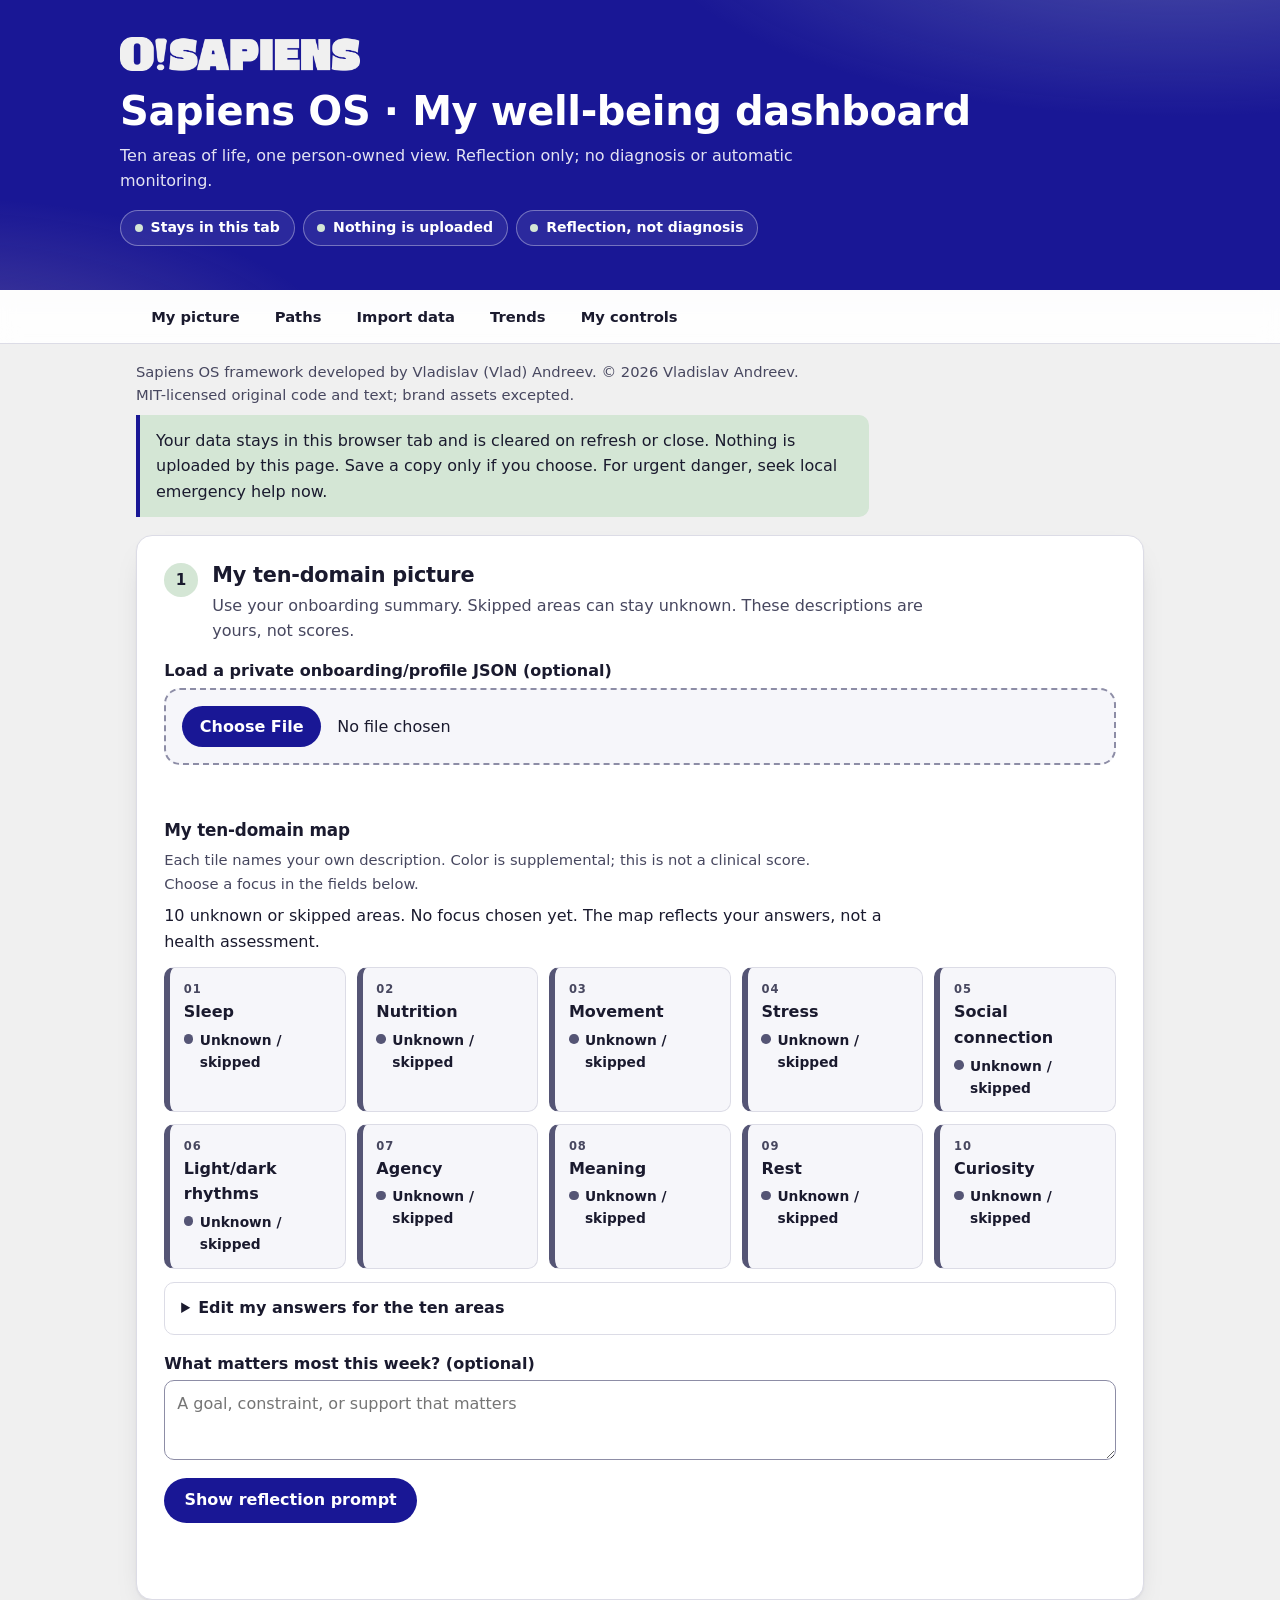
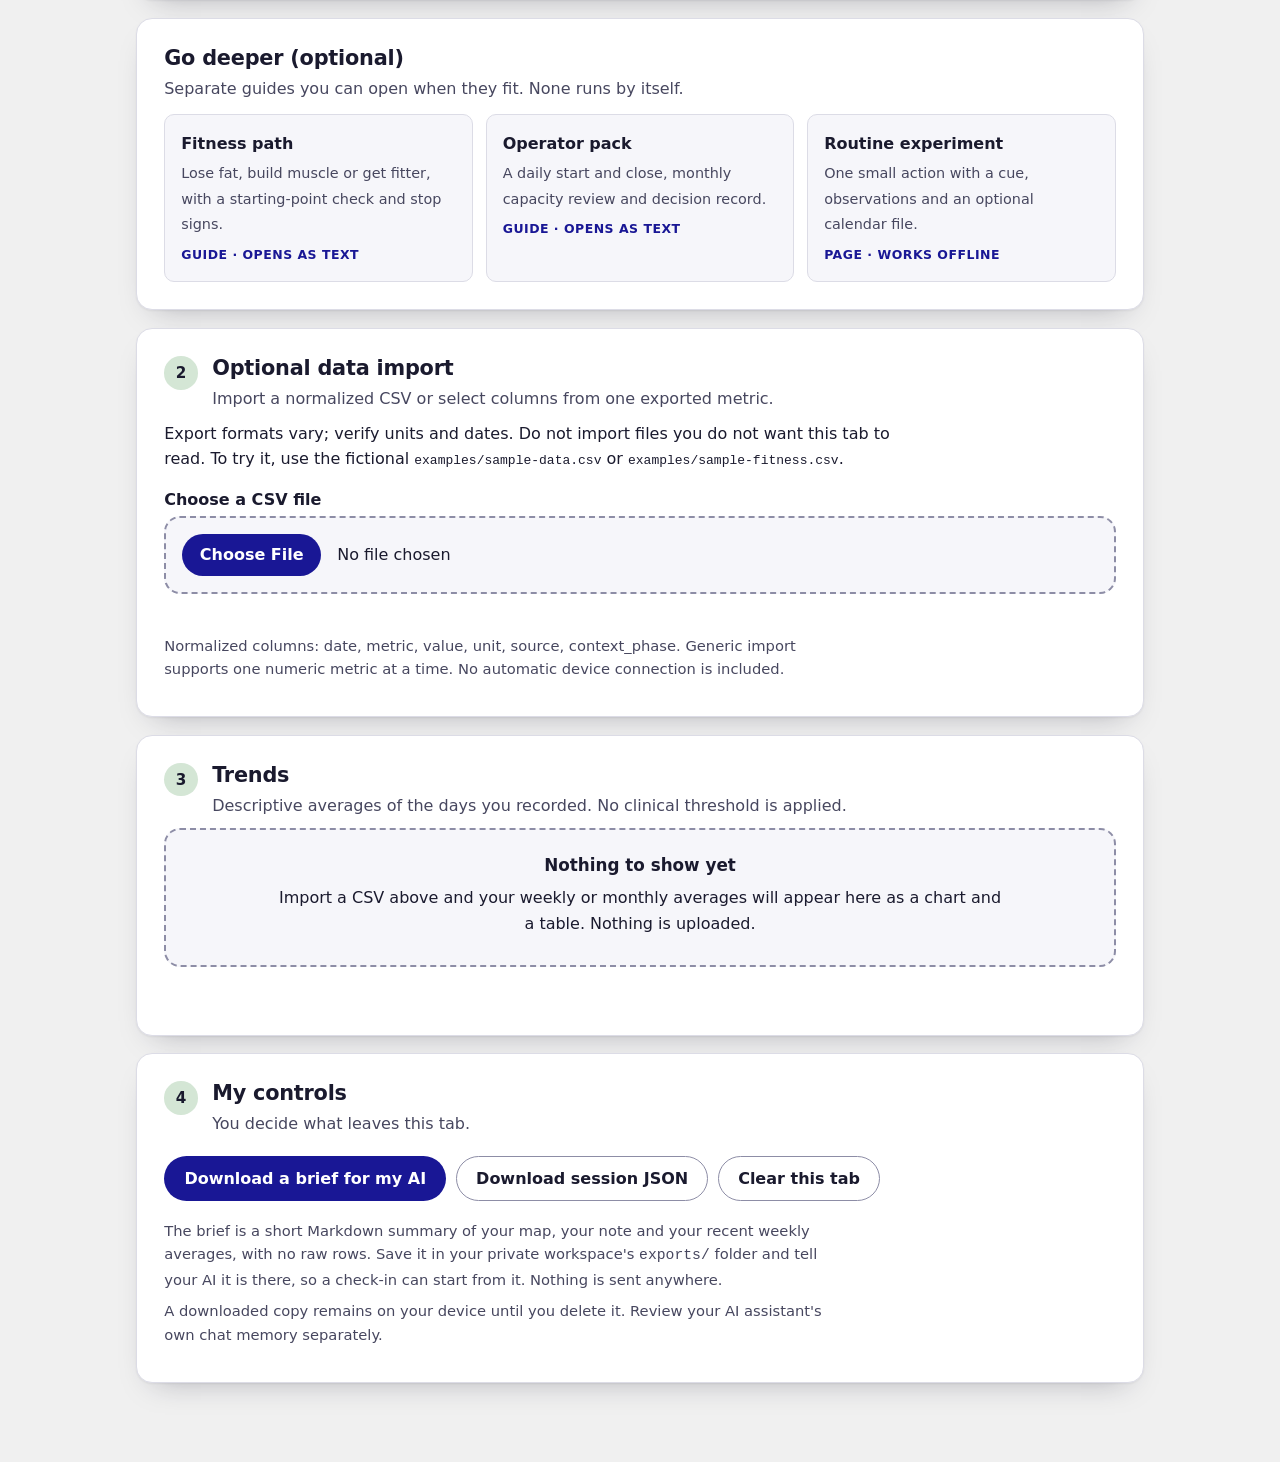
==== commit 418297f1: "Package as a Claude Code plugin with a two-minute start and a private workspace - Plugin and marketp" ====
--- a/dashboard/index.html
+++ b/dashboard/index.html
@@ -89,7 +89,8 @@
 
 <section id="controls" aria-labelledby="control-title">
 <div class="card-head"><span class="step" aria-hidden="true">4</span><div><h2 id="control-title">My controls</h2><p>You decide what leaves this tab.</p></div></div>
-<div class="actions"><button id="download" class="secondary">Download session JSON</button><button id="clear" class="secondary">Clear this tab</button></div>
+<div class="actions"><button id="brief">Download a brief for my AI</button><button id="download" class="secondary">Download session JSON</button><button id="clear" class="secondary">Clear this tab</button></div>
+<p class="small muted">The brief is a short Markdown summary of your map, your note and your recent weekly averages, with no raw rows. Save it in your private workspace's <code>exports/</code> folder and tell your AI it is there, so a check-in can start from it. Nothing is sent anywhere.</p>
 <p class="small muted">A downloaded copy remains on your device until you delete it. Review your AI assistant's own chat memory separately.</p>
 </section>
 </main>
@@ -123,6 +124,8 @@
 $('review-cue').addEventListener('click',()=>{let low=$('lower').value,high=$('upper').value;if(low===''&&high===''){text('cue-result','Choose at least one bound, or leave this feature off.');return}if(low!==''&&high!==''&&Number(low)>Number(high)){text('cue-result','Lower bound must not exceed upper bound.');return}let chosen=$('metric').value,source=$('trend-source').value,phase=$('phase').value,mode=$('period').value,groups=new Map();for(const r of state.rows.filter(r=>r.metric+'|'+r.unit===chosen&&r.source===source&&(phase==='all'||r.context_phase===phase))){let key=periodKey(r.date,mode);if(!groups.has(key))groups.set(key,new Map());groups.get(key).set(r.date+'|'+r.source,r)}let adequate=[...groups].sort((a,b)=>a[0].localeCompare(b[0])).map(([key,map])=>({key,rows:[...map.values()]})).filter(x=>new Set(x.rows.map(r=>r.date)).size>=(mode==='week'?3:10));if(adequate.length<2){text('cue-result','Not enough observed days in two periods for this optional review cue. Missing data is not reassurance.');return}let recent=adequate.slice(-2),outside=recent.map(g=>{let avg=g.rows.reduce((sum,r)=>sum+r.value,0)/g.rows.length;return(low!==''&&avg<Number(low))||(high!==''&&avg>Number(high))});text('cue-result',outside.every(Boolean)?`Both recent sufficiently observed periods (${recent.map(x=>x.key).join(' and ')}) fall outside your chosen range. Review context and what matters to you; this is not a diagnosis or urgent alert.`:'Your chosen range was not exceeded in both recent sufficiently observed periods. This does not establish health or safety.')});
 $('clear').addEventListener('click',()=>{state.rows=[];state.raw=null;state.headers=[];state.domains={};$('file').value='';$('profile').value='';$('note').value='';$('lower').value='';$('upper').value='';text('cue-result','');text('profile-status','');$('mapping').classList.add('hidden');text('status','Cleared this tab.');text('reflection','');renderDomains();renderMetrics()});
 $('download').addEventListener('click',()=>{let payload={schema:'sapiens-os-session-v1',exported_at:new Date().toISOString(),domains:state.domains,note:$('note').value,observations:state.rows};let blob=new Blob([JSON.stringify(payload,null,2)],{type:'application/json'}),url=URL.createObjectURL(blob),a=document.createElement('a');a.href=url;a.download='sapiens-os-private-session.json';a.click();setTimeout(()=>URL.revokeObjectURL(url),1000)});
+function buildBrief(){const day=new Date().toISOString().slice(0,10),flat=s=>String(s).replace(/\s+/g,' ').trim(),L=['# Sapiens OS brief for my AI assistant','',`Created ${day} from my local dashboard. These are my own descriptions and descriptive averages. They are not scores, diagnoses or predictions. Anything marked unknown is unknown, not fine.`,'','## My ten-domain picture'];for(const name of domains){const d=state.domains[name]||{},s=statusLabels[d.status]?d.status:'unknown';L.push(`- ${name}: ${statusLabels[s]}${d.focus?' (my focus)':''}${d.note?'. '+flat(d.note):''}`)}const note=flat($('note').value);if(note)L.push('','## What matters most this week',note);L.push('','## Data I imported');const combos=new Map();for(const r of state.rows){const k=r.metric+'|'+r.unit+'|'+r.source;if(!combos.has(k))combos.set(k,[]);combos.get(k).push(r)}if(!combos.size)L.push('None.');for(const [k,rows] of [...combos].sort()){const [metric,unit,source]=k.split('|'),dates=[...new Set(rows.map(r=>r.date))].sort(),weeks=new Map();for(const r of rows){const w=periodKey(r.date,'week');if(!weeks.has(w))weeks.set(w,new Map());weeks.get(w).set(r.date,r.value)}const recent=[...weeks].sort((a,b)=>a[0].localeCompare(b[0])).slice(-4).map(([w,m])=>{const v=[...m.values()];return `week of ${w}: ${fmt(v.reduce((a,b)=>a+b,0)/v.length)} ${unit} (${v.length} of 7 days)`});L.push(`- ${metric} (${unit}), source ${source}: ${dates.length} observed days from ${dates[0]} to ${dates.at(-1)}. Latest weeks: ${recent.join('; ')}.`)}L.push('','## Notes for the AI','- Read this as context, not a verdict. Ask me what fits before interpreting.','- Cite dates when you refer to it. Do not infer anything from days that are missing.','- I decide what to try, keep or stop.');return L.join('\n')+'\n'}
+$('brief').addEventListener('click',()=>{let blob=new Blob([buildBrief()],{type:'text/markdown'}),url=URL.createObjectURL(blob),a=document.createElement('a');a.href=url;a.download='brief-'+new Date().toISOString().slice(0,10)+'.md';a.click();setTimeout(()=>URL.revokeObjectURL(url),1000)});
 renderDomains();renderMetrics();
 </script>
 </body></html>
